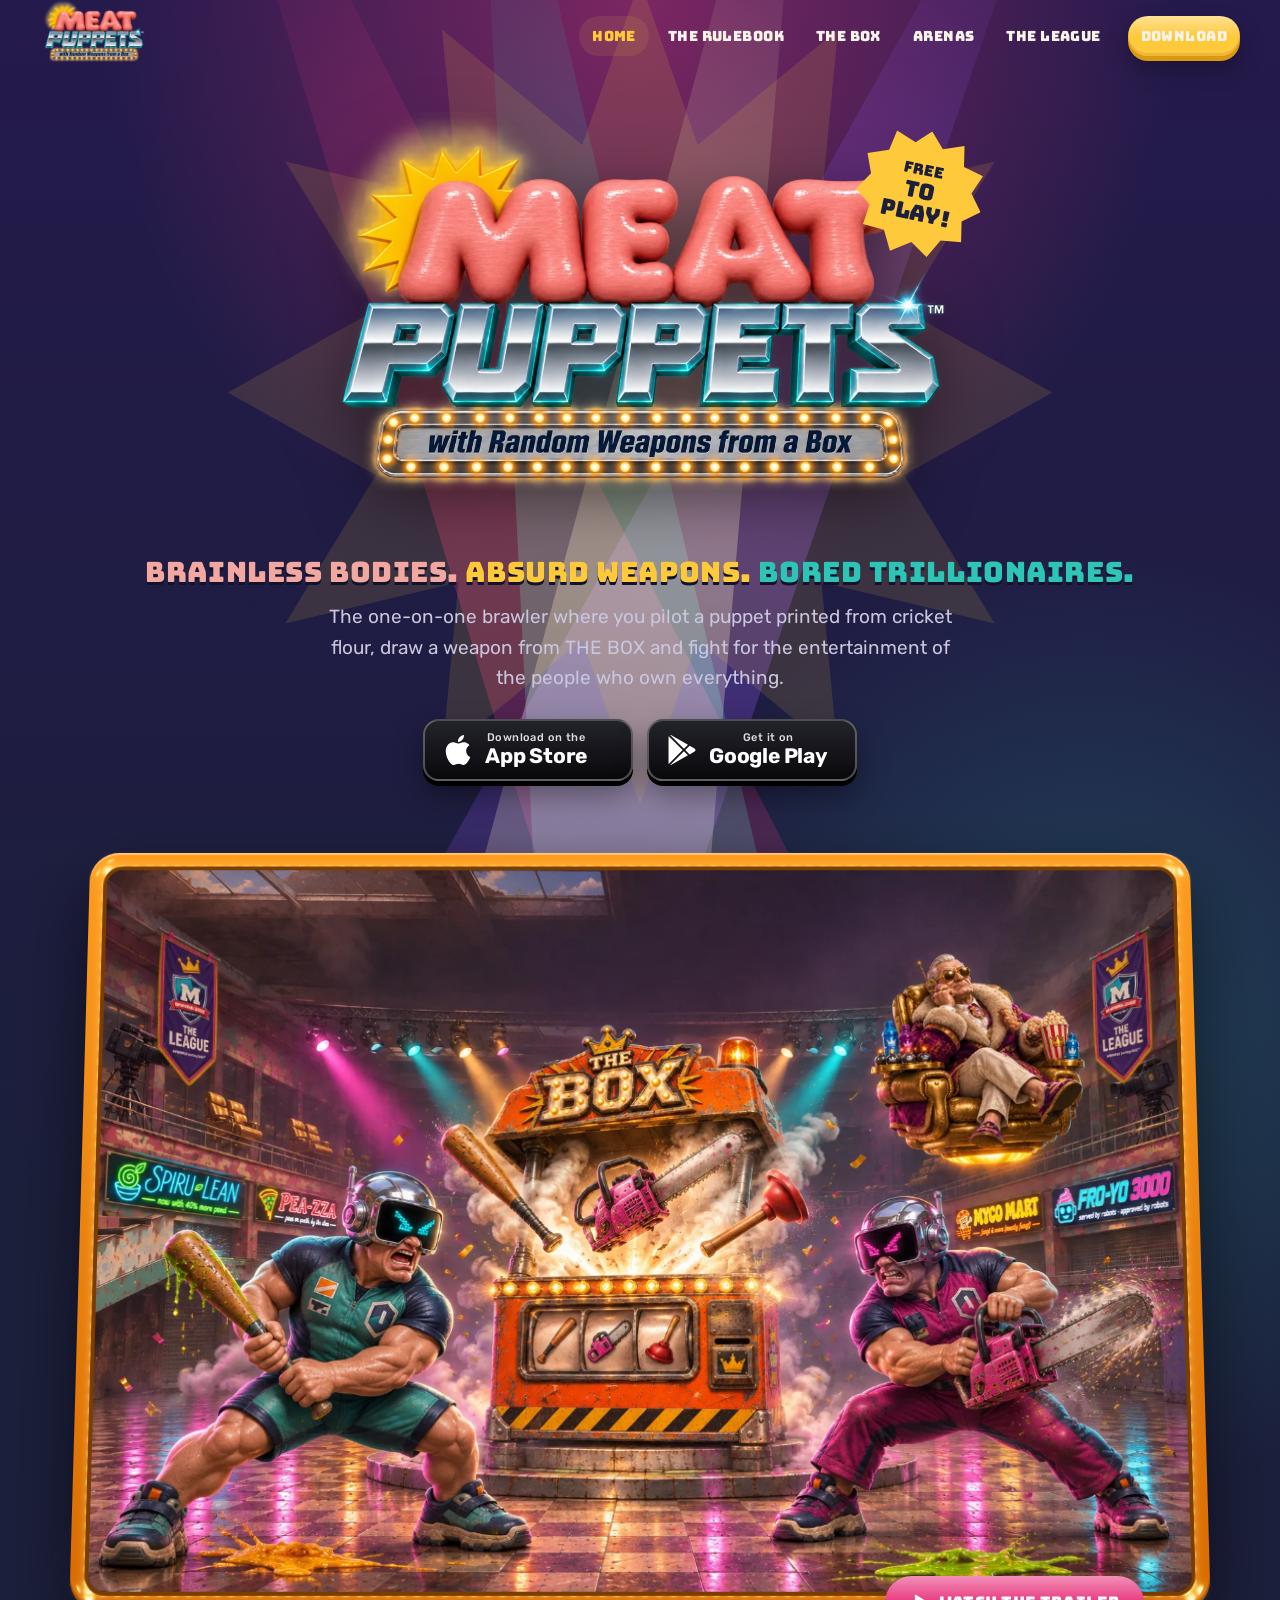
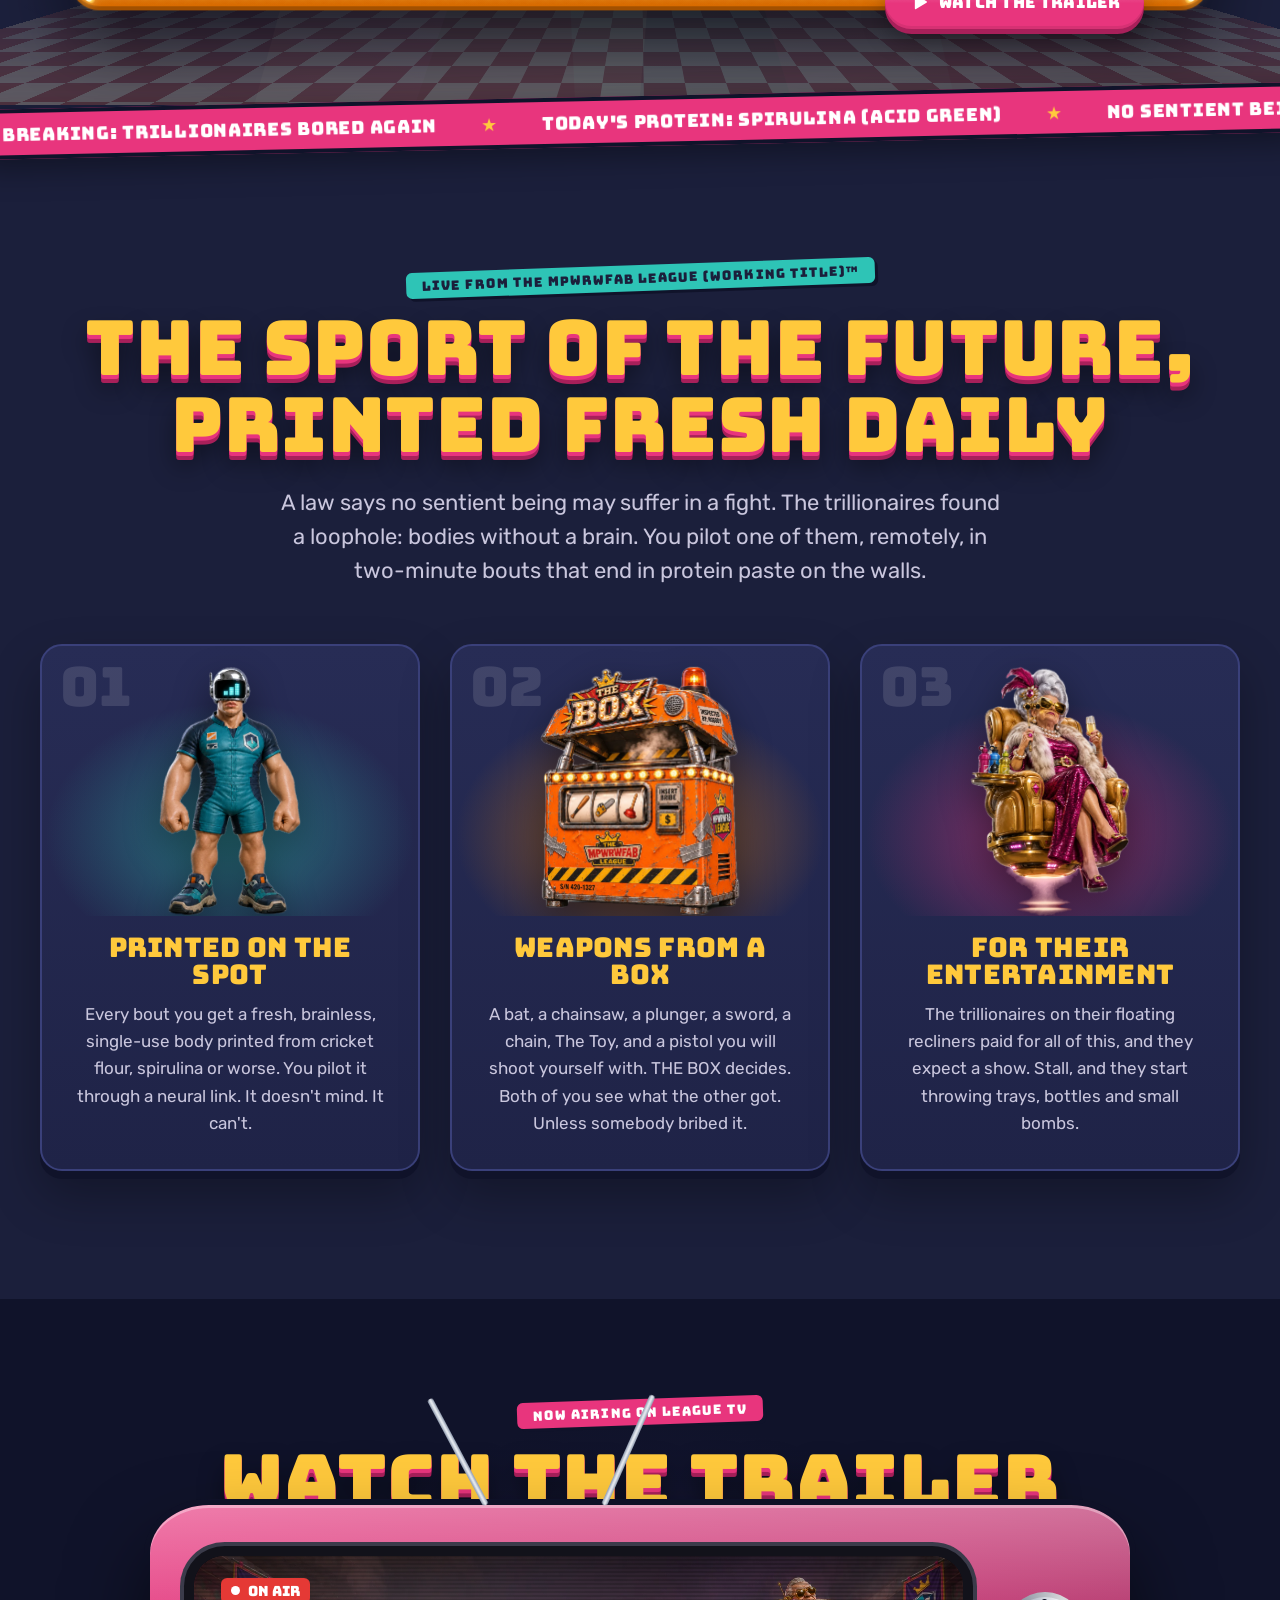
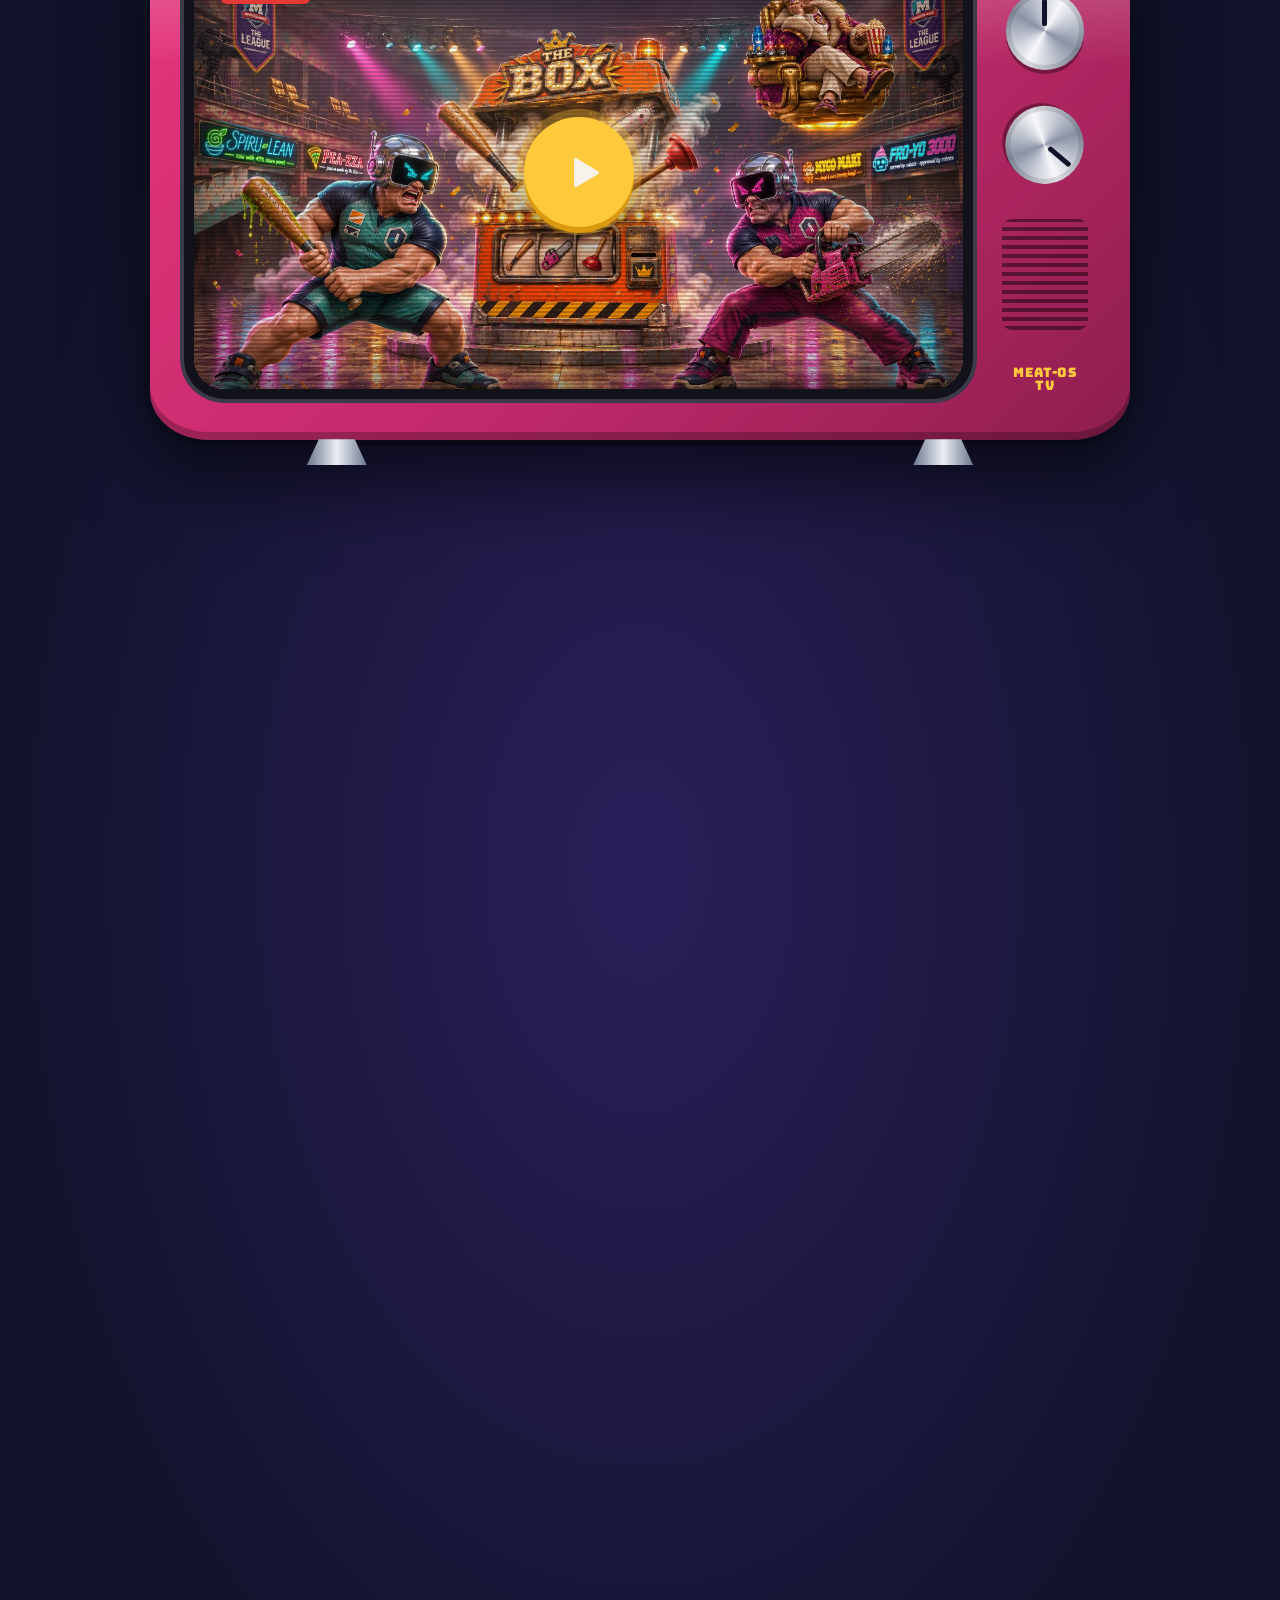
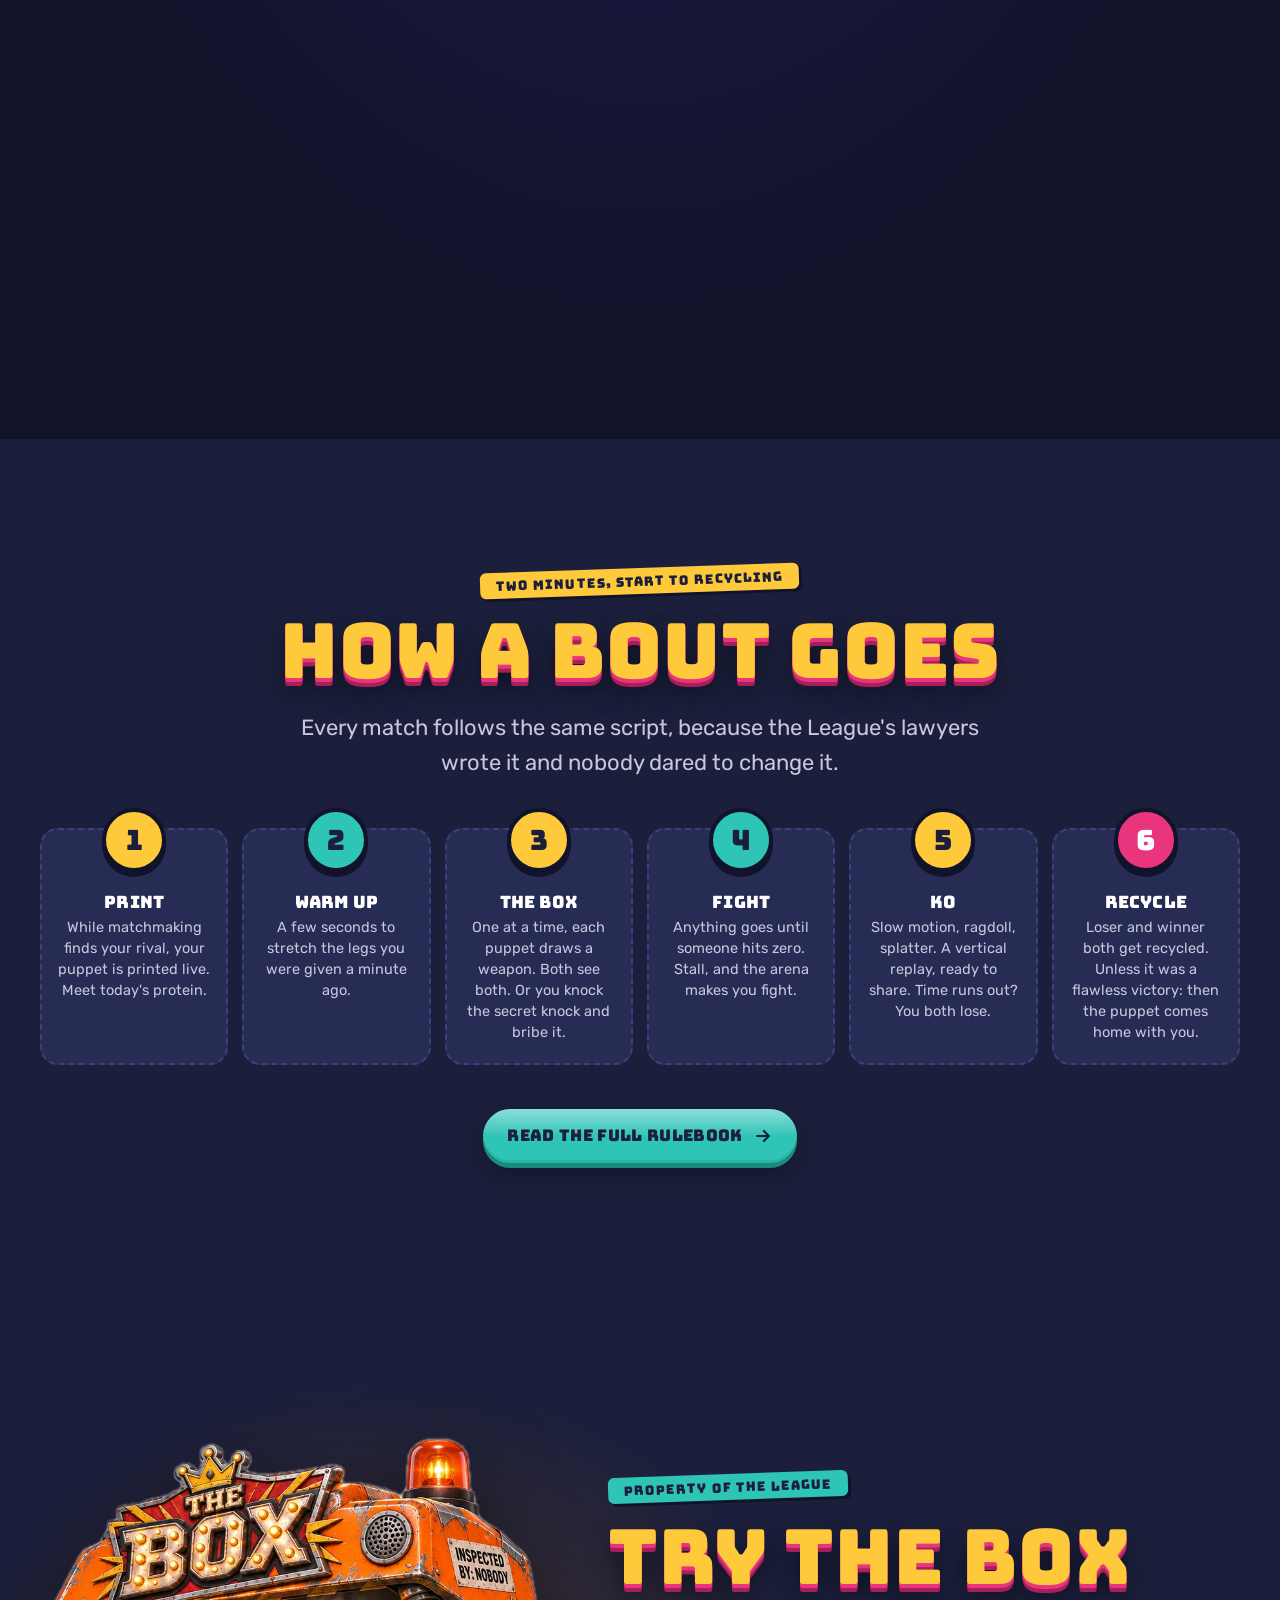
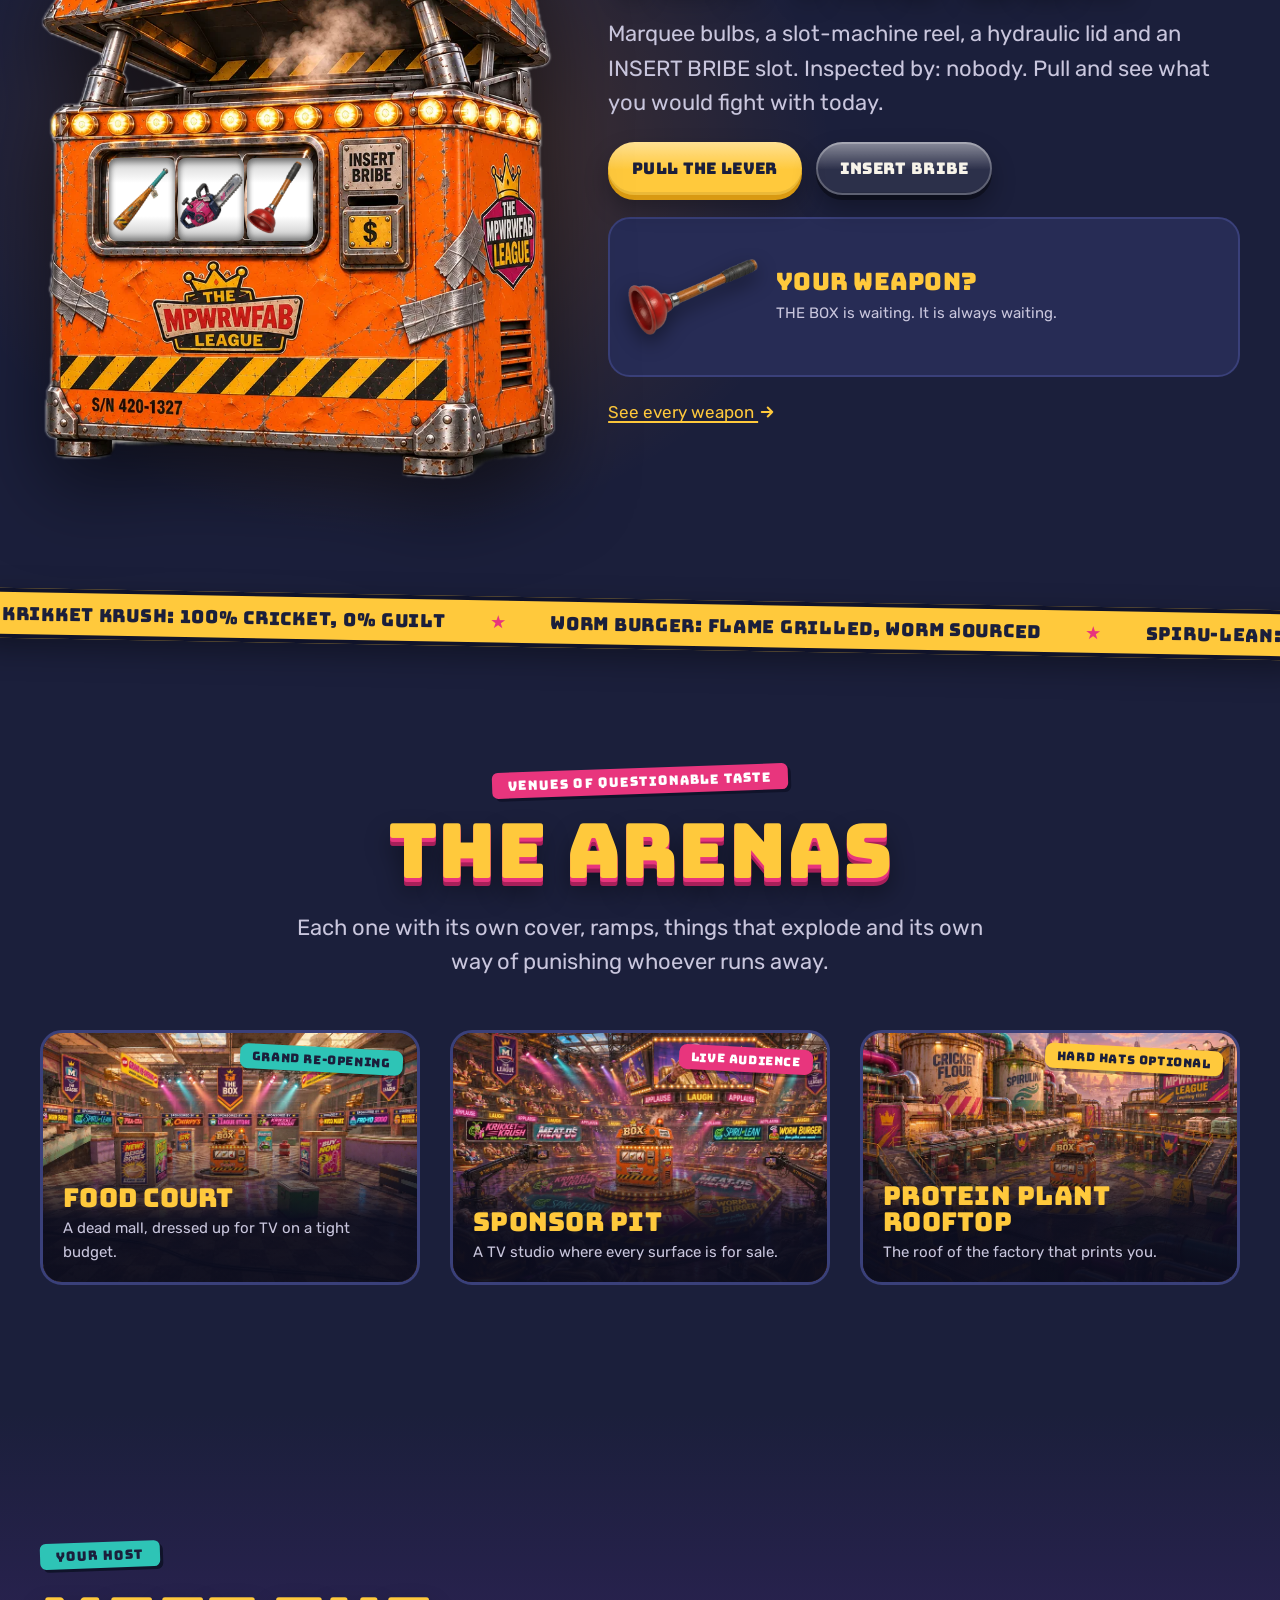
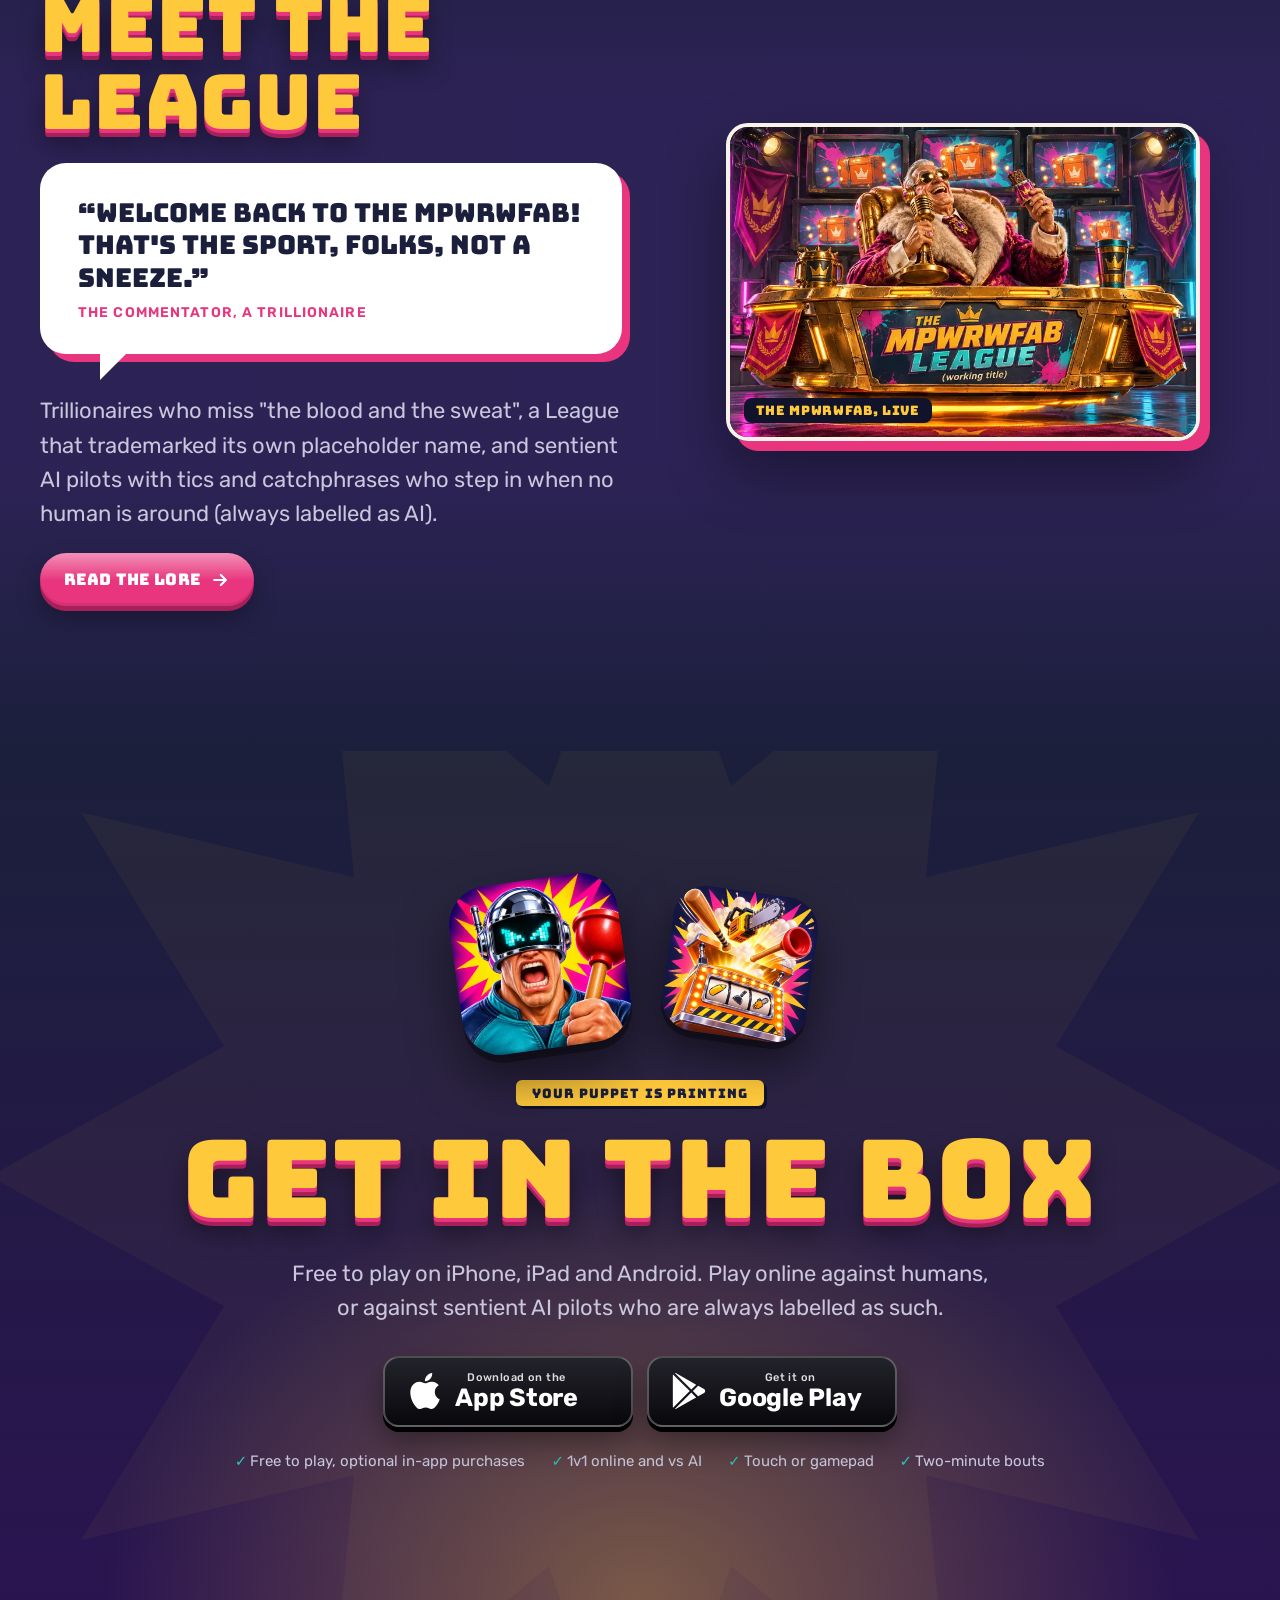
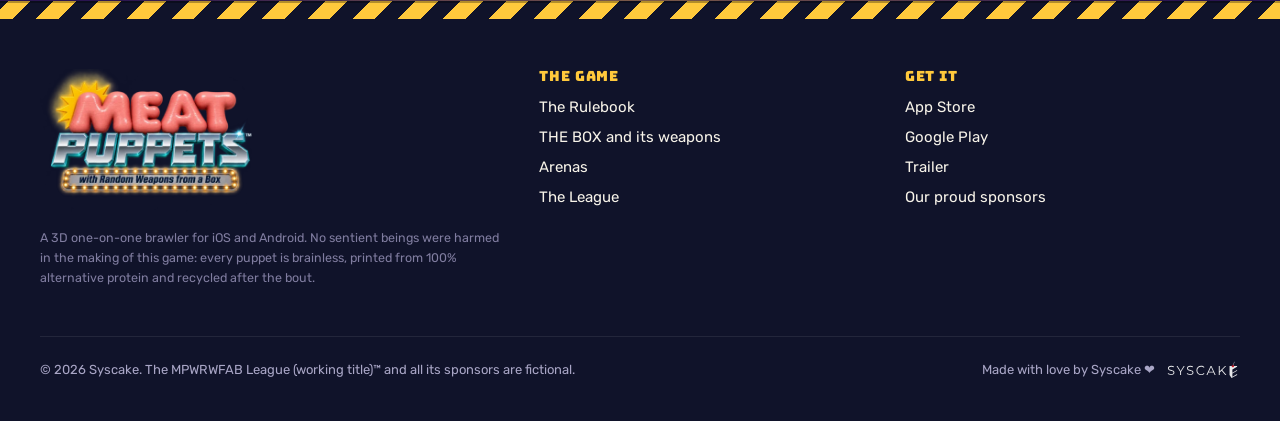
==== index.html @ b28a3f85 "Publish website from meat-puppets@9b2cb76" ====
<!doctype html>
<html lang="en">
<head>
  <meta charset="utf-8">
  <meta name="viewport" content="width=device-width, initial-scale=1">
  <title>Meat Puppets with Random Weapons from a Box</title>
  <meta name="description" content="The 1v1 mobile brawler for iOS and Android: pilot a brainless puppet printed from cricket flour, draw a weapon from THE BOX, and fight for the entertainment of bored trillionaires.">
  <meta name="theme-color" content="#1B1F3B">
  <link rel="canonical" href="https://meatpuppets.syscake.it/">
  <meta property="og:type" content="website">
  <meta property="og:site_name" content="Meat Puppets">
  <meta property="og:title" content="Meat Puppets with Random Weapons from a Box">
  <meta property="og:description" content="The 1v1 mobile brawler for iOS and Android: pilot a brainless puppet printed from cricket flour, draw a weapon from THE BOX, and fight for the entertainment of bored trillionaires.">
  <meta property="og:image" content="https://meatpuppets.syscake.it/assets/img/og-card.jpg">
  <meta property="og:url" content="https://meatpuppets.syscake.it/">
  <meta name="twitter:card" content="summary_large_image">
  <link rel="icon" type="image/png" sizes="32x32" href="assets/img/favicon-32.png">
  <link rel="icon" type="image/png" sizes="64x64" href="assets/img/favicon-64.png">
  <link rel="apple-touch-icon" href="assets/img/apple-touch-icon.png">
  <link rel="preload" href="assets/fonts/bungee-latin.woff2" as="font" type="font/woff2" crossorigin>
  <link rel="preload" href="assets/fonts/rubik-latin.woff2" as="font" type="font/woff2" crossorigin>
  <link rel="stylesheet" href="assets/css/site.css">
  <script>document.documentElement.classList.add("js");</script>
  <script src="assets/js/site.js" defer></script>
</head>
<body>
  <svg width="0" height="0" style="position:absolute" aria-hidden="true">
  <symbol id="i-apple" viewBox="0 0 24 24"><path fill="currentColor" d="M12.152 6.896c-.948 0-2.415-1.078-3.96-1.04-2.04.027-3.91 1.183-4.961 3.014-2.117 3.675-.546 9.103 1.519 12.09 1.013 1.454 2.208 3.09 3.792 3.039 1.52-.065 2.09-.987 3.935-.987 1.831 0 2.35.987 3.96.948 1.637-.026 2.676-1.48 3.676-2.948 1.156-1.688 1.636-3.325 1.662-3.415-.039-.013-3.182-1.221-3.22-4.857-.026-3.04 2.48-4.494 2.597-4.559-1.429-2.09-3.623-2.324-4.39-2.376-2-.156-3.675 1.09-4.61 1.09zM15.53 3.83c.843-1.012 1.4-2.427 1.245-3.83-1.207.052-2.662.805-3.532 1.818-.78.896-1.454 2.338-1.273 3.714 1.338.104 2.715-.688 3.559-1.701"/></symbol>
  <symbol id="i-play" viewBox="0 0 24 24"><path fill="currentColor" d="M22.018 13.298l-3.919 2.218-3.515-3.493 3.543-3.521 3.891 2.202a1.49 1.49 0 0 1 0 2.594zM1.337.924a1.486 1.486 0 0 0-.112.568v21.017c0 .217.045.419.124.6l11.155-11.087L1.337.924zm12.207 10.065l3.258-3.238L3.45.195a1.466 1.466 0 0 0-.946-.179l11.04 10.973zm0 2.067l-11 10.933c.298.036.612-.016.906-.183l13.324-7.54-3.23-3.21z"/></symbol>
  <symbol id="i-tri" viewBox="0 0 24 24"><path fill="currentColor" d="M7 4.5v15a1 1 0 0 0 1.5.86l12.5-7.5a1 1 0 0 0 0-1.72L8.5 3.64A1 1 0 0 0 7 4.5z"/></symbol>
  <symbol id="i-arrow" viewBox="0 0 24 24"><path fill="none" stroke="currentColor" stroke-width="2.6" stroke-linecap="round" stroke-linejoin="round" d="M5 12h14m-6-6 6 6-6 6"/></symbol>
</svg>
  <a class="skip-link" href="#main">Skip to content</a>
  <header class="site-header">
    <div class="container">
      <a class="brand-link" href="index.html" aria-label="Meat Puppets, home"><img width="480" height="320" src="assets/img/logo-small.webp" alt=""></a>
      <button class="nav-toggle" type="button" aria-expanded="false" aria-controls="nav" aria-label="Menu"><span></span></button>
      <nav class="nav" id="nav" aria-label="Main">
        <a href="index.html" aria-current="page">Home</a>
        <a href="rulebook.html">The Rulebook</a>
        <a href="the-box.html">The Box</a>
        <a href="arenas.html">Arenas</a>
        <a href="league.html">The League</a>
        <a class="btn btn--sm" href="index.html#download">Download</a>
      </nav>
    </div>
  </header>

  <main id="main">
    <!-- Hero: the show's title card on a stage, the key art on a marquee billboard -->
    <section class="hero" id="top" aria-labelledby="hero-title">
      <div class="beams" aria-hidden="true"><i></i><i></i><i></i><i></i></div>
      <div class="floor" aria-hidden="true"></div>
      <div class="goo-layer" aria-hidden="true"></div>
      <div class="container hero-stage">
        <div class="hero-logo-wrap">
          <div class="starburst" aria-hidden="true"></div>
          <h1 id="hero-title"><img width="1200" height="800" class="hero-logo" src="assets/img/logo.webp" alt="Meat Puppets with Random Weapons from a Box" fetchpriority="high"></h1>
          <div class="sticker" aria-hidden="true"><span>Free<em>to play!</em></span></div>
        </div>
        <p class="hero-tagline"><span>Brainless bodies.</span> <span>Absurd weapons.</span> <span>Bored trillionaires.</span></p>
        <p class="hero-sub">The one-on-one brawler where you pilot a puppet printed from cricket flour, draw a weapon from THE BOX and fight for the entertainment of the people who own everything.</p>
        <div class="store-buttons">
          <a class="store-btn" href="#download" data-store="apple"><svg aria-hidden="true"><use href="#i-apple"/></svg><span><small>Download on the</small><b>App Store</b></span></a>
          <a class="store-btn" href="#download" data-store="google"><svg aria-hidden="true"><use href="#i-play"/></svg><span><small>Get it on</small><b>Google Play</b></span></a>
        </div>
        <div class="hero-art">
          <div class="bulbs">
            <div class="bulbs-inner"><img width="1536" height="1024" src="assets/img/keyart-1600.webp" srcset="assets/img/keyart-800.webp 800w, assets/img/keyart-1600.webp 1600w" sizes="(max-width: 1160px) 92vw, 1120px" alt="Two meat puppets face off in the Food Court, one with a baseball bat and one with a chainsaw, while THE BOX bursts open and a trillionaire watches from a floating golden recliner"></div>
          </div>
          <a class="btn btn--magenta play-badge" href="#trailer"><svg aria-hidden="true"><use href="#i-tri"/></svg>Watch the trailer</a>
        </div>
      </div>
    </section>

    <div class="ticker" aria-hidden="true">
      <div class="ticker-track">
        <span>Breaking: trillionaires bored again</span><span>Today's protein: spirulina (acid green)</span><span>No sentient beings were harmed in this broadcast</span><span>THE BOX inspected by: nobody</span><span>Plunger suction now 12% suctionier</span><span>Caution: wet protein</span><span>Now open: the Sponsor Pit</span>
        <span>Breaking: trillionaires bored again</span><span>Today's protein: spirulina (acid green)</span><span>No sentient beings were harmed in this broadcast</span><span>THE BOX inspected by: nobody</span><span>Plunger suction now 12% suctionier</span><span>Caution: wet protein</span><span>Now open: the Sponsor Pit</span>
      </div>
    </div>

    <!-- What is this -->
    <section class="section" aria-labelledby="what-title">
      <div class="container">
        <div class="center reveal">
          <span class="kicker">Live from the MPWRWFAB League (working title)™</span>
          <h2 class="title-l" id="what-title">The sport of the future,<br>printed fresh daily</h2>
          <p class="lead">A law says no sentient being may suffer in a fight. The trillionaires found a loophole: bodies without a brain. You pilot one of them, remotely, in two-minute bouts that end in protein paste on the walls.</p>
        </div>
        <div class="grid grid-3" style="margin-top:56px">
          <article class="card pillar reveal" style="--glow: rgba(46,196,182,.5)">
            <span class="num" aria-hidden="true">01</span>
            <div class="pillar-art"><img width="700" height="1224" src="assets/img/puppet.webp" alt="A meat puppet in a teal jumpsuit and a chrome visor helmet" loading="lazy"></div>
            <h3>Printed on the spot</h3>
            <p>Every bout you get a fresh, brainless, single-use body printed from cricket flour, spirulina or worse. You pilot it through a neural link. It doesn't mind. It can't.</p>
          </article>
          <article class="card pillar reveal" data-delay="1" style="--glow: rgba(255,138,0,.55)">
            <span class="num" aria-hidden="true">02</span>
            <div class="pillar-art"><img width="802" height="1001" src="assets/img/thebox.webp" alt="THE BOX, an orange game-show crate with marquee bulbs and a slot-machine reel" loading="lazy"></div>
            <h3>Weapons from a Box</h3>
            <p>A bat, a chainsaw, a plunger, a sword, a chain, The Toy, and a pistol you will shoot yourself with. THE BOX decides. Both of you see what the other got. Unless somebody bribed it.</p>
          </article>
          <article class="card pillar reveal" data-delay="2" style="--glow: rgba(232,53,125,.55)">
            <span class="num" aria-hidden="true">03</span>
            <div class="pillar-art"><img width="700" height="1098" src="assets/img/trillionaire-her.webp" alt="An elderly trillionaire in sequins and fur on a floating golden recliner" loading="lazy"></div>
            <h3>For their entertainment</h3>
            <p>The trillionaires on their floating recliners paid for all of this, and they expect a show. Stall, and they start throwing trays, bottles and small bombs.</p>
          </article>
        </div>
      </div>
    </section>

    <!-- The trailer on League TV: the TV grows to full screen as you scroll (site.js). -->
    <section class="tv-section" id="trailer" aria-labelledby="tv-title">
      <div class="tv-sticky">
        <div class="tv-heading">
          <span class="kicker kicker--magenta">Now airing on League TV</span>
          <h2 class="title-l" id="tv-title">Watch the trailer</h2>
        </div>
        <div class="tv-wrap">
          <div class="tv">
            <div class="tv-screen">
              <span class="on-air">On air</span>
              <button class="play-btn" type="button" aria-label="Play the trailer"><svg aria-hidden="true"><use href="#i-tri"/></svg></button>
            </div>
            <div class="tv-panel" aria-hidden="true">
              <span class="tv-knob"></span><span class="tv-knob"></span>
              <span class="tv-grille"></span>
              <span class="tv-brand">MEAT-OS<br>TV</span>
            </div>
          </div>
          <div class="tv-feet" aria-hidden="true"><i></i><i></i></div>
        </div>
      </div>
    </section>

    <!-- A bout in six steps -->
    <section class="section" aria-labelledby="bout-title">
      <div class="container">
        <div class="center reveal">
          <span class="kicker kicker--yellow">Two minutes, start to recycling</span>
          <h2 class="title-l" id="bout-title">How a bout goes</h2>
          <p class="lead">Every match follows the same script, because the League's lawyers wrote it and nobody dared to change it.</p>
        </div>
        <ol class="steps">
          <li class="step reveal"><h3>Print</h3><p>While matchmaking finds your rival, your puppet is printed live. Meet today's protein.</p></li>
          <li class="step reveal" data-delay="1"><h3>Warm up</h3><p>A few seconds to stretch the legs you were given a minute ago.</p></li>
          <li class="step reveal" data-delay="2"><h3>THE BOX</h3><p>One at a time, each puppet draws a weapon. Both see both. Or you knock the secret knock and bribe it.</p></li>
          <li class="step reveal"><h3>Fight</h3><p>Anything goes until someone hits zero. Stall, and the arena makes you fight.</p></li>
          <li class="step reveal" data-delay="1"><h3>KO</h3><p>Slow motion, ragdoll, splatter. A vertical replay, ready to share. Time runs out? You both lose.</p></li>
          <li class="step reveal" data-delay="2"><h3>Recycle</h3><p>Loser and winner both get recycled. Unless it was a flawless victory: then the puppet comes home with you.</p></li>
        </ol>
        <p class="center reveal" style="margin-top:44px"><a class="btn btn--teal" href="rulebook.html">Read the full rulebook <svg aria-hidden="true"><use href="#i-arrow"/></svg></a></p>
      </div>
    </section>

    <!-- THE BOX slot machine -->
    <section class="section" style="background: radial-gradient(50% 60% at 30% 50%, rgba(255,138,0,.22), transparent 70%)" aria-labelledby="box-title">
      <div class="container slot" data-slot>
        <div class="slot-machine reveal">
          <img width="802" height="1001" class="box-img" src="assets/img/thebox.webp" alt="THE BOX" loading="lazy">
          <div class="reels" aria-hidden="true"><div class="reel"></div><div class="reel"></div><div class="reel"></div></div>
          <div class="goo-layer slot-fx" aria-hidden="true"></div>
        </div>
        <div class="slot-panel reveal" data-delay="1">
          <span class="kicker">Property of the League</span>
          <h2 class="title-l" id="box-title">Try THE BOX</h2>
          <p class="lead">Marquee bulbs, a slot-machine reel, a hydraulic lid and an INSERT BRIBE slot. Inspected by: nobody. Pull and see what you would fight with today.</p>
          <div class="slot-actions">
            <button class="btn" type="button" data-pull>Pull the lever</button>
            <button class="btn btn--ghost" type="button" data-bribe aria-expanded="false">Insert bribe</button>
          </div>
          <div class="bribe-menu" aria-label="Choose your weapon"></div>
          <div class="slot-result" aria-live="polite"><img width="800" height="469" src="assets/img/weapon-plunger.webp" alt="" loading="lazy"><div><h3>Your weapon?</h3><p>THE BOX is waiting. It is always waiting.</p></div></div>
          <p style="margin-top:22px"><a href="the-box.html">See every weapon <svg aria-hidden="true" style="display:inline;width:18px;height:18px;vertical-align:-3px"><use href="#i-arrow"/></svg></a></p>
        </div>
      </div>
    </section>

    <div class="ticker ticker--yellow" aria-hidden="true">
      <div class="ticker-track">
        <span>Krikket Krush: 100% cricket, 0% guilt</span><span>Worm Burger: flame grilled, worm sourced</span><span>Spiru-Lean: now with 40% more pond</span><span>Pea-zza: peas on earth, by the slice</span><span>Myco Mart: fungi and more (mostly fungi)</span><span>Fro-Yo 3000: served by robots, approved by robots</span>
        <span>Krikket Krush: 100% cricket, 0% guilt</span><span>Worm Burger: flame grilled, worm sourced</span><span>Spiru-Lean: now with 40% more pond</span><span>Pea-zza: peas on earth, by the slice</span><span>Myco Mart: fungi and more (mostly fungi)</span><span>Fro-Yo 3000: served by robots, approved by robots</span>
      </div>
    </div>

    <!-- Arenas -->
    <section class="section" aria-labelledby="arenas-title">
      <div class="container">
        <div class="center reveal">
          <span class="kicker kicker--magenta">Venues of questionable taste</span>
          <h2 class="title-l" id="arenas-title">The arenas</h2>
          <p class="lead">Each one with its own cover, ramps, things that explode and its own way of punishing whoever runs away.</p>
        </div>
        <div class="grid grid-3" style="margin-top:50px">
          <a class="arena-card reveal" href="arenas.html#food-court">
            <span class="badge">Grand re-opening</span>
            <img width="800" height="533" src="assets/img/arena-foodcourt-800.webp" alt="The Food Court arena: an abandoned mall food court dressed up as a TV show" loading="lazy">
            <div class="meta"><h3>Food Court</h3><p>A dead mall, dressed up for TV on a tight budget.</p></div>
          </a>
          <a class="arena-card reveal" data-delay="1" href="arenas.html#sponsor-pit">
            <span class="badge badge--magenta">Live audience</span>
            <img width="800" height="533" src="assets/img/arena-sponsorpit-800.webp" alt="The Sponsor Pit arena: a gaudy TV studio with stands full of trillionaires" loading="lazy">
            <div class="meta"><h3>Sponsor Pit</h3><p>A TV studio where every surface is for sale.</p></div>
          </a>
          <a class="arena-card reveal" data-delay="2" href="arenas.html#protein-plant">
            <span class="badge badge--yellow">Hard hats optional</span>
            <img width="800" height="533" src="assets/img/arena-proteinplant-800.webp" alt="The Protein Plant Rooftop arena: silos, pipes and conveyor belts at sunset" loading="lazy">
            <div class="meta"><h3>Protein Plant Rooftop</h3><p>The roof of the factory that prints you.</p></div>
          </a>
        </div>
      </div>
    </section>

    <!-- League teaser -->
    <section class="section" style="background: linear-gradient(180deg, transparent, rgba(77,42,134,.35) 30%, rgba(77,42,134,.35) 70%, transparent)" aria-labelledby="league-title">
      <div class="container split">
        <div class="reveal">
          <span class="kicker">Your host</span>
          <h2 class="title-l" id="league-title">Meet the League</h2>
          <div class="quote-box" style="margin:10px 0 40px">
            <q>Welcome back to the MPWRWFAB! That's the sport, folks, not a sneeze.</q>
            <cite>The commentator, a trillionaire</cite>
          </div>
          <p class="lead">Trillionaires who miss "the blood and the sweat", a League that trademarked its own placeholder name, and sentient AI pilots with tics and catchphrases who step in when no human is around (always labelled as AI).</p>
          <p><a class="btn btn--magenta" href="league.html">Read the lore <svg aria-hidden="true"><use href="#i-arrow"/></svg></a></p>
        </div>
        <figure class="framed reveal" data-delay="1">
          <img width="800" height="533" src="assets/img/commentator-800.webp" srcset="assets/img/commentator-800.webp 800w, assets/img/commentator-1600.webp 1600w" sizes="(max-width: 880px) 92vw, 560px" alt="The trillionaire commentator laughing behind a golden desk with a gold microphone" loading="lazy">
          <figcaption>The MPWRWFAB, live</figcaption>
        </figure>
      </div>
    </section>

    <!-- Download -->
    <section class="section download" id="download" aria-labelledby="download-title">
      <div class="starburst" aria-hidden="true"></div>
      <div class="container">
        <div class="app-icons reveal">
          <img width="512" height="512" src="assets/img/icon-face.webp" alt="The Meat Puppets app icon: a puppet yelling, holding a plunger" loading="lazy">
          <img width="512" height="512" src="assets/img/icon-box.webp" alt="" loading="lazy">
        </div>
        <span class="kicker kicker--yellow reveal">Your puppet is printing</span>
        <h2 class="title-xl reveal" id="download-title">Get in the box</h2>
        <p class="lead reveal" style="margin-top:22px">Free to play on iPhone, iPad and Android. Play online against humans, or against sentient AI pilots who are always labelled as such.</p>
        <div class="store-buttons">
          <a class="store-btn store-btn--big" href="#download" data-store="apple"><svg aria-hidden="true"><use href="#i-apple"/></svg><span><small>Download on the</small><b>App Store</b></span></a>
          <a class="store-btn store-btn--big" href="#download" data-store="google"><svg aria-hidden="true"><use href="#i-play"/></svg><span><small>Get it on</small><b>Google Play</b></span></a>
        </div>
        <ul class="download-facts">
          <li>Free to play, optional in-app purchases</li>
          <li>1v1 online and vs AI</li>
          <li>Touch or gamepad</li>
          <li>Two-minute bouts</li>
        </ul>
      </div>
    </section>
  </main>

  <footer class="site-footer">
    <div class="hazard" aria-hidden="true"></div>
    <div class="container">
      <div class="footer-grid">
        <div>
          <img width="480" height="320" class="footer-logo" src="assets/img/logo-small.webp" alt="Meat Puppets with Random Weapons from a Box" loading="lazy">
          <p class="disclaimer">A 3D one-on-one brawler for iOS and Android. No sentient beings were harmed in the making of this game: every puppet is brainless, printed from 100% alternative protein and recycled after the bout.</p>
        </div>
        <div>
          <h4>The game</h4>
          <ul>
            <li><a href="rulebook.html">The Rulebook</a></li>
            <li><a href="the-box.html">THE BOX and its weapons</a></li>
            <li><a href="arenas.html">Arenas</a></li>
            <li><a href="league.html">The League</a></li>
          </ul>
        </div>
        <div>
          <h4>Get it</h4>
          <ul>
            <li><a href="index.html#download" data-store="apple">App Store</a></li>
            <li><a href="index.html#download" data-store="google">Google Play</a></li>
            <li><a href="index.html#trailer">Trailer</a></li>
            <li><a href="league.html#sponsors">Our proud sponsors</a></li>
          </ul>
        </div>
      </div>
      <div class="footer-bottom">
        <span>© <span data-year>2026</span> Syscake. The MPWRWFAB League (working title)™ and all its sponsors are fictional.</span>
        <a class="made-by" href="https://www.syscake.it/" target="_blank" rel="noopener noreferrer" aria-label="Made with love by Syscake. Visit the Syscake website."><span>Made with love by Syscake ❤️</span><img src="assets/img/syscake-logo-white.svg" alt="Syscake" width="75" height="22"></a>
      </div>
    </div>
  </footer>
</body>
</html>
---- assets/css/site.css ----
/* Meat Puppets with Random Weapons from a Box: website styles.
   Plain CSS, no framework. Palette and fonts follow docs/design/ART_DIRECTION.md §4.1 and docs/design/BRAND.md §7. */

@font-face {
  font-family: "Bungee";
  src: url("../fonts/bungee-latin.woff2") format("woff2");
  font-weight: 400;
  font-display: swap;
}
@font-face {
  font-family: "Rubik";
  src: url("../fonts/rubik-latin.woff2") format("woff2");
  font-weight: 300 900;
  font-display: swap;
}

:root {
  --navy: #1b1f3b;
  --navy-deep: #10132a;
  --navy-hi: #272c55;
  --navy-line: #3a407a;
  --magenta: #e8357d;
  --magenta-deep: #a8205a;
  --teal: #2ec4b6;
  --teal-deep: #1a8a80;
  --yellow: #ffc93c;
  --yellow-deep: #d99a12;
  --orange: #ff8a00;
  --purple: #4d2a86;
  --off-white: #f7f3e9;
  --meat: #f2a7a0;
  --danger: #e53935;
  --ink-soft: #c9c6dd;
  --display: "Bungee", "Rubik", Impact, sans-serif;
  --body: "Rubik", system-ui, -apple-system, "Segoe UI", sans-serif;
  --radius: 22px;
  --gutter: clamp(16px, 4vw, 40px);
  --max: 1220px;
  --header-h: 72px;
  --shadow-pop: 0 6px 0 rgba(0, 0, 0, 0.35), 0 18px 40px rgba(0, 0, 0, 0.35);
  --ease-bounce: cubic-bezier(0.34, 1.56, 0.64, 1);
  color-scheme: dark;
}

*, *::before, *::after { box-sizing: border-box; }
html { scroll-behavior: smooth; -webkit-text-size-adjust: 100%; overflow-x: clip; }
body {
  margin: 0;
  min-height: 100vh;
  background: var(--navy);
  color: var(--off-white);
  font: 400 17px/1.6 var(--body);
  overflow-x: clip;
  -webkit-font-smoothing: antialiased;
}
img, svg, video { display: block; max-width: 100%; }
img { height: auto; }
a { color: var(--yellow); text-decoration-thickness: 2px; text-underline-offset: 3px; }
a:hover { color: #fff; }
button { font: inherit; color: inherit; cursor: pointer; }
p { margin: 0 0 1em; }
h1, h2, h3, h4 { margin: 0; font-family: var(--display); font-weight: 400; line-height: 1.02; letter-spacing: 0.01em; text-transform: uppercase; }
strong { font-weight: 700; }
::selection { background: var(--magenta); color: #fff; }
:focus-visible { outline: 3px solid var(--yellow); outline-offset: 3px; border-radius: 6px; }

.skip-link {
  position: absolute; left: 12px; top: -60px; z-index: 200;
  background: var(--yellow); color: var(--navy); padding: 10px 16px; border-radius: 10px; font-weight: 700;
}
.skip-link:focus { top: 12px; }
.sr-only { position: absolute; width: 1px; height: 1px; padding: 0; margin: -1px; overflow: hidden; clip: rect(0 0 0 0); white-space: nowrap; border: 0; }

.container { width: min(var(--max), 100% - 2 * var(--gutter)); margin-inline: auto; }
.section { position: relative; padding: clamp(72px, 10vw, 140px) 0; }
.section--tight { padding: clamp(48px, 7vw, 90px) 0; }
.center { text-align: center; }

/* ---------- Header ---------------------------------------------------------------------------------------------- */
.site-header {
  position: fixed; inset: 0 0 auto; z-index: 100; height: var(--header-h);
  display: flex; align-items: center;
}
/* The bar's background and blur live on a pseudo-element: a backdrop-filter on the header itself would make it the
   containing block of the fixed full-screen mobile menu, which then shrinks to the bar once the page is scrolled. */
.site-header::before {
  content: ""; position: absolute; inset: 0; z-index: -2; pointer-events: none; opacity: 0;
  background: rgba(16, 19, 42, 0.92);
  backdrop-filter: blur(10px); -webkit-backdrop-filter: blur(10px);
  box-shadow: 0 1px 0 rgba(255, 255, 255, 0.06), 0 10px 30px rgba(0, 0, 0, 0.25);
  transition: opacity 0.25s;
}
.site-header.is-scrolled::before, .site-header.is-solid::before { opacity: 1; }
.site-header .container { display: flex; align-items: center; gap: 20px; }
.brand-link { display: block; flex: none; width: 108px; transition: transform 0.3s var(--ease-bounce); }
.brand-link:hover { transform: rotate(-3deg) scale(1.05); }
.nav { margin-left: auto; display: flex; align-items: center; gap: 6px; }
.nav a {
  font-family: var(--display); font-size: 14px; letter-spacing: 0.03em; text-decoration: none; color: var(--off-white);
  padding: 9px 13px; border-radius: 999px; transition: background 0.2s, color 0.2s;
}
.nav a:hover { background: rgba(255, 255, 255, 0.08); color: var(--yellow); }
.nav a[aria-current="page"] { color: var(--yellow); background: rgba(255, 201, 60, 0.1); }
.nav .btn { margin-left: 8px; }
.nav-toggle {
  display: none; margin-left: auto; width: 48px; height: 48px; border: 0; border-radius: 14px;
  background: var(--magenta); box-shadow: 0 4px 0 var(--magenta-deep);
}
.nav-toggle span, .nav-toggle span::before, .nav-toggle span::after {
  display: block; width: 22px; height: 3px; border-radius: 3px; background: #fff; margin: auto; position: relative; transition: transform 0.25s, opacity 0.25s;
}
.nav-toggle span::before, .nav-toggle span::after { content: ""; position: absolute; left: 0; }
.nav-toggle span::before { top: -7px; }
.nav-toggle span::after { top: 7px; }
.nav-open .nav-toggle span { background: transparent; }
.nav-open .nav-toggle span::before { transform: translateY(7px) rotate(45deg); }
.nav-open .nav-toggle span::after { transform: translateY(-7px) rotate(-45deg); }

@media (max-width: 920px) {
  .nav-toggle { display: block; }
  .nav {
    position: fixed; inset: 0; z-index: -1; flex-direction: column; justify-content: center; gap: 10px;
    background:
      repeating-conic-gradient(from 0deg at 50% 40%, rgba(232, 53, 125, 0.16) 0 10deg, transparent 10deg 20deg),
      var(--navy-deep);
    opacity: 0; visibility: hidden; transition: opacity 0.25s, visibility 0.25s;
  }
  .nav a { font-size: 26px; padding: 12px 22px; }
  .nav .btn { margin: 14px 0 0; font-size: 20px; }
  .nav-open .nav { opacity: 1; visibility: visible; }
  .nav-open { overflow: hidden; }
}

/* ---------- Buttons ---------------------------------------------------------------------------------------------- */
.btn {
  --btn-bg: var(--yellow); --btn-edge: var(--yellow-deep); --btn-fg: var(--navy);
  display: inline-flex; align-items: center; justify-content: center; gap: 10px;
  font-family: var(--display); font-size: 16px; letter-spacing: 0.02em; text-transform: uppercase; text-decoration: none;
  color: var(--btn-fg); padding: 14px 24px; border: 0; border-radius: 999px;
  background: linear-gradient(180deg, rgba(255, 255, 255, 0.45), rgba(255, 255, 255, 0) 52%), var(--btn-bg);
  box-shadow: 0 5px 0 var(--btn-edge), 0 12px 24px rgba(0, 0, 0, 0.3), inset 0 -3px 0 rgba(0, 0, 0, 0.08);
  transition: transform 0.15s, box-shadow 0.15s, filter 0.2s;
}
.btn:hover { color: var(--btn-fg); transform: translateY(-2px); filter: brightness(1.06); box-shadow: 0 7px 0 var(--btn-edge), 0 16px 30px rgba(0, 0, 0, 0.32); }
.btn:active { transform: translateY(4px); box-shadow: 0 1px 0 var(--btn-edge), 0 6px 12px rgba(0, 0, 0, 0.3); }
.btn--sm { padding: 10px 18px; font-size: 14px; }
.btn--magenta { --btn-bg: var(--magenta); --btn-edge: var(--magenta-deep); --btn-fg: #fff; }
.btn--teal { --btn-bg: var(--teal); --btn-edge: var(--teal-deep); --btn-fg: var(--navy); }
.btn--ghost { --btn-bg: rgba(255, 255, 255, 0.08); --btn-edge: rgba(0, 0, 0, 0.35); --btn-fg: var(--off-white); outline: 2px solid rgba(255, 255, 255, 0.25); outline-offset: -2px; }
.btn svg { width: 20px; height: 20px; flex: none; }

.store-buttons { display: flex; flex-wrap: wrap; gap: 14px; justify-content: center; }
.store-btn {
  position: relative; display: inline-flex; align-items: center; gap: 12px; min-width: 210px;
  padding: 11px 22px 11px 18px; border-radius: 16px; text-decoration: none; color: #fff;
  background: linear-gradient(180deg, #23232b, #08080c); border: 2px solid rgba(255, 255, 255, 0.28);
  box-shadow: 0 5px 0 #000, 0 14px 30px rgba(0, 0, 0, 0.4);
  transition: transform 0.15s, box-shadow 0.15s, border-color 0.2s;
}
.store-btn:hover { color: #fff; transform: translateY(-3px) rotate(-1deg); border-color: var(--yellow); box-shadow: 0 8px 0 #000, 0 18px 34px rgba(0, 0, 0, 0.45); }
.store-btn:active { transform: translateY(4px); box-shadow: 0 1px 0 #000; }
.store-btn svg { width: 30px; height: 30px; flex: none; }
.store-btn small { display: block; font: 500 11px/1.1 var(--body); letter-spacing: 0.04em; opacity: 0.85; }
.store-btn b { display: block; font: 700 21px/1.1 var(--body); letter-spacing: -0.01em; }
.store-btn--big { min-width: 250px; padding: 14px 28px 14px 22px; }
.store-btn--big svg { width: 36px; height: 36px; }
.store-btn--big b { font-size: 25px; }

/* ---------- Typography helpers ------------------------------------------------------------------------------------ */
.kicker {
  display: inline-block; margin-bottom: 18px; padding: 7px 16px 6px;
  font: 400 13px/1 var(--display); letter-spacing: 0.08em; color: var(--navy);
  background: var(--teal); border-radius: 6px; transform: rotate(-2deg);
  box-shadow: 3px 3px 0 var(--navy-deep);
}
.kicker--magenta { background: var(--magenta); color: #fff; }
.kicker--yellow { background: var(--yellow); }
.title-xl, .title-l, .title-m {
  color: var(--yellow);
  text-shadow: 0 2px 0 var(--magenta), 0 4px 0 var(--magenta), 0 6px 0 var(--magenta-deep), 0 8px 0 var(--magenta-deep), 0 14px 26px rgba(0, 0, 0, 0.45);
}
.title-xl { font-size: clamp(42px, 8.5vw, 112px); }
.title-l { font-size: clamp(36px, 6vw, 76px); margin-bottom: 22px; }
.title-m { font-size: clamp(26px, 3.4vw, 40px); margin-bottom: 14px; text-shadow: 0 2px 0 var(--magenta), 0 4px 0 var(--magenta-deep), 0 10px 20px rgba(0, 0, 0, 0.4); }
.title-chrome {
  background: linear-gradient(180deg, #ffffff 0%, #dfe7f1 38%, #7d8aa3 50%, #f1f5fa 58%, #a9b6c8 100%);
  -webkit-background-clip: text; background-clip: text; color: transparent;
  filter: drop-shadow(0 2px 0 var(--teal)) drop-shadow(0 6px 0 var(--navy-deep));
  text-shadow: none;
}
.lead { font-size: clamp(18px, 2vw, 22px); line-height: 1.55; color: var(--ink-soft); max-width: 720px; }
.center .lead { margin-inline: auto; }
.fine { font-size: 13px; color: #9a97b8; }
.hl-magenta { color: var(--magenta); }
.hl-teal { color: var(--teal); }
.hl-yellow { color: var(--yellow); }

/* ---------- Decorations ------------------------------------------------------------------------------------------- */
.starburst {
  --size: 300px; --c: var(--yellow);
  position: absolute; width: var(--size); aspect-ratio: 1; pointer-events: none;
  background: var(--c);
  clip-path: polygon(50% 0%, 57% 20%, 74% 6%, 72% 27%, 93% 22%, 82% 40%, 100% 50%, 82% 60%, 93% 78%, 72% 73%, 74% 94%, 57% 80%, 50% 100%, 43% 80%, 26% 94%, 28% 73%, 7% 78%, 18% 60%, 0% 50%, 18% 40%, 7% 22%, 28% 27%, 26% 6%, 43% 20%);
  animation: spin 40s linear infinite;
}
@keyframes spin { to { transform: rotate(360deg); } }

.sticker {
  position: absolute; z-index: 3; display: grid; place-items: center; text-align: center;
  width: 128px; aspect-ratio: 1; padding: 18px;
  font: 400 15px/1.05 var(--display); color: var(--navy);
  background: var(--yellow);
  clip-path: polygon(50% 0%, 61% 12%, 77% 6%, 80% 22%, 96% 26%, 90% 41%, 100% 54%, 87% 64%, 90% 80%, 74% 82%, 66% 97%, 52% 88%, 37% 98%, 29% 83%, 12% 82%, 14% 66%, 1% 56%, 10% 42%, 4% 27%, 20% 21%, 23% 5%, 39% 11%);
  transform: rotate(12deg);
  animation: wobble 3.2s ease-in-out infinite;
}
.sticker em { display: block; font-style: normal; font-size: 22px; }
@keyframes wobble { 0%, 100% { transform: rotate(12deg) scale(1); } 50% { transform: rotate(6deg) scale(1.06); } }

.tape {
  display: inline-block; padding: 6px 22px; font: 600 14px/1.3 var(--body); color: #4a3b1d;
  background: rgba(235, 214, 160, 0.92);
  clip-path: polygon(0 8%, 3% 0, 6% 10%, 9% 2%, 12% 9%, 100% 0, 97% 12%, 100% 25%, 97% 40%, 100% 55%, 97% 70%, 100% 85%, 97% 100%, 0 100%, 3% 85%, 0 70%, 3% 55%, 0 40%, 3% 25%);
  transform: rotate(-1.5deg);
}

.hazard {
  height: 18px;
  background: repeating-linear-gradient(-45deg, var(--yellow) 0 16px, var(--navy-deep) 16px 32px);
  box-shadow: 0 2px 0 rgba(0, 0, 0, 0.3) inset;
}

/* Marquee bulbs: a frame of glowing bulbs that chase. */
.bulbs { position: relative; padding: 18px; border-radius: 30px; background: linear-gradient(180deg, #ff9d1f, #d86a00); box-shadow: inset 0 2px 0 rgba(255, 255, 255, 0.4), inset 0 -4px 0 rgba(0, 0, 0, 0.25), 0 30px 70px rgba(0, 0, 0, 0.55); }
.bulbs::before, .bulbs::after {
  content: ""; position: absolute; inset: 5px; border-radius: 26px; pointer-events: none;
  background:
    radial-gradient(circle, #fff7d6 0 3px, #ffd75a 4px, rgba(255, 201, 60, 0) 7px) 0 0 / 28px 28px repeat-x,
    radial-gradient(circle, #fff7d6 0 3px, #ffd75a 4px, rgba(255, 201, 60, 0) 7px) 0 100% / 28px 28px repeat-x,
    radial-gradient(circle, #fff7d6 0 3px, #ffd75a 4px, rgba(255, 201, 60, 0) 7px) 0 0 / 28px 28px repeat-y,
    radial-gradient(circle, #fff7d6 0 3px, #ffd75a 4px, rgba(255, 201, 60, 0) 7px) 100% 0 / 28px 28px repeat-y;
  filter: drop-shadow(0 0 4px rgba(255, 220, 120, 0.9));
}
.bulbs::after { background-position: 14px 0, 14px 100%, 0 14px, 100% 14px; animation: bulbs 0.9s steps(1) infinite; }
.bulbs::before { animation: bulbs 0.9s steps(1) infinite reverse; }
@keyframes bulbs { 0% { opacity: 1; } 50% { opacity: 0.18; } }
.bulbs > .bulbs-inner { position: relative; z-index: 1; border-radius: 16px; overflow: hidden; background: var(--navy-deep); box-shadow: 0 0 0 4px #7a3d00, inset 0 0 40px rgba(0, 0, 0, 0.6); }

/* Ticker */
.ticker {
  position: relative; z-index: 5; overflow: hidden; white-space: nowrap;
  background: var(--magenta); color: #fff; border-block: 4px solid var(--navy-deep);
  transform: rotate(-1.2deg); margin: -10px -20px; box-shadow: 0 10px 30px rgba(0, 0, 0, 0.35);
}
.ticker--yellow { background: var(--yellow); color: var(--navy); transform: rotate(1deg); }
.ticker-track { display: inline-flex; animation: ticker 40s linear infinite; padding: 13px 0 11px; }
.ticker-track span { font: 400 18px/1 var(--display); letter-spacing: 0.04em; padding: 0 22px; }
.ticker-track span::after { content: "★"; margin-left: 44px; color: var(--yellow); }
.ticker--yellow .ticker-track span::after { color: var(--magenta); }
@keyframes ticker { to { transform: translateX(-50%); } }

/* Food-court checker floor in perspective. */
.floor {
  position: absolute; left: -20%; right: -20%; bottom: 0; height: 46%; pointer-events: none; z-index: 0;
  background: repeating-conic-gradient(#e9d4b4 0 25%, #b85a4a 0 50%) 0 0 / 90px 90px;
  transform: perspective(500px) rotateX(62deg); transform-origin: 50% 100%;
  mask-image: linear-gradient(to top, rgba(0, 0, 0, 0.55), transparent 85%);
  -webkit-mask-image: linear-gradient(to top, rgba(0, 0, 0, 0.55), transparent 85%);
  opacity: 0.6;
}

/* Spotlight beams. */
.beams { position: absolute; inset: 0; overflow: hidden; pointer-events: none; z-index: 0; }
.beams i {
  position: absolute; top: -10%; width: 34vw; max-width: 520px; height: 130%; transform-origin: 50% 0;
  background: linear-gradient(180deg, rgba(255, 255, 255, 0.0), var(--beam) 30%, transparent 92%);
  clip-path: polygon(46% 0, 54% 0, 100% 100%, 0 100%);
  opacity: 0.32; mix-blend-mode: screen; animation: sweep 7s ease-in-out infinite alternate;
}
.beams i:nth-child(1) { --beam: var(--magenta); left: 2%; transform: rotate(-22deg); }
.beams i:nth-child(2) { --beam: var(--teal); left: 22%; transform: rotate(-8deg); animation-delay: -2s; }
.beams i:nth-child(3) { --beam: #fff4c9; right: 22%; transform: rotate(10deg); animation-delay: -4s; }
.beams i:nth-child(4) { --beam: #9a5cff; right: 2%; transform: rotate(24deg); animation-delay: -1s; }
@keyframes sweep { from { rotate: -9deg; } to { rotate: 9deg; } }

/* Scroll reveal */
.js .reveal { opacity: 0; transform: translateY(40px) scale(0.98); transition: opacity 0.7s ease, transform 0.8s var(--ease-bounce); }
.js .reveal.is-in { opacity: 1; transform: none; }
.js .reveal[data-delay="1"] { transition-delay: 0.1s; }
.js .reveal[data-delay="2"] { transition-delay: 0.2s; }
.js .reveal[data-delay="3"] { transition-delay: 0.3s; }

/* ---------- Hero (home) ------------------------------------------------------------------------------------------- */
.hero {
  position: relative; overflow: hidden; isolation: isolate;
  padding: calc(var(--header-h) + clamp(18px, 4vw, 40px)) 0 clamp(60px, 8vw, 110px);
  background:
    radial-gradient(60% 50% at 50% 0%, rgba(232, 53, 125, 0.45), transparent 70%),
    radial-gradient(50% 40% at 85% 60%, rgba(46, 196, 182, 0.22), transparent 70%),
    linear-gradient(180deg, #241a4c 0%, var(--navy) 70%);
}
.hero-stage { position: relative; z-index: 2; text-align: center; }
.hero-logo-wrap { position: relative; width: min(660px, 92vw); margin: 0 auto; }
.hero-logo-wrap .starburst { --size: 125%; left: -12.5%; top: -30%; opacity: 0.13; z-index: -1; }
.hero-logo { width: 100%; filter: drop-shadow(0 18px 30px rgba(0, 0, 0, 0.5)); animation: logo-in 1s var(--ease-bounce) both; }
@keyframes logo-in { from { opacity: 0; transform: scale(0.6) rotate(-6deg); } }
.hero .sticker { right: -2%; top: 4%; animation-delay: 0.6s; }
.hero-tagline {
  margin: 4px auto 0; font: 400 clamp(17px, 2.6vw, 28px)/1.15 var(--display); letter-spacing: 0.02em; color: #fff;
  text-shadow: 0 3px 0 var(--navy-deep);
}
.hero-tagline span { display: inline-block; }
.hero-tagline span:nth-child(1) { color: var(--meat); }
.hero-tagline span:nth-child(2) { color: var(--yellow); }
.hero-tagline span:nth-child(3) { color: var(--teal); }
.hero-sub { margin: 14px auto 26px; max-width: 640px; color: var(--ink-soft); font-size: clamp(16px, 1.8vw, 19px); }
.hero-art { position: relative; z-index: 2; margin: clamp(36px, 6vw, 64px) auto 0; width: min(1120px, 100%); perspective: 1400px; }
.hero-art .bulbs { transform: rotateX(var(--rx, 4deg)) rotateY(var(--ry, 0deg)); transition: transform 0.4s ease-out; transform-style: preserve-3d; }
.hero-art img { width: 100%; aspect-ratio: 3 / 2; object-fit: cover; }
.hero-art .play-badge { position: absolute; z-index: 4; right: 5%; bottom: -26px; }
.hero .floor { height: 40%; }
.goo-layer { position: absolute; inset: 0; z-index: 3; pointer-events: none; overflow: hidden; }

/* Sprite-sheet FX (4x4 cells, 16 frames). */
.fx {
  position: absolute; width: 200px; height: 200px; margin: -100px 0 0 -100px; pointer-events: none;
  background-size: 400% 400%; background-repeat: no-repeat;
  animation: fx-x 0.2s steps(4) 4, fx-y 0.8s steps(4) 1 forwards;
}
.fx--goo { background-image: url("../img/fx-gooburst.webp"); }
.fx--steam { background-image: url("../img/fx-steampuff.webp"); width: 260px; height: 260px; margin: -130px 0 0 -130px; }
.fx--boom { background-image: url("../img/fx-explosionpuff.webp"); width: 260px; height: 260px; margin: -130px 0 0 -130px; }
.fx--hit { background-image: url("../img/fx-hitflashheavy.webp"); }
@keyframes fx-x { from { background-position-x: 0%; } to { background-position-x: 133.333%; } }
@keyframes fx-y { from { background-position-y: 0%; } to { background-position-y: 133.333%; } }

/* ---------- Generic grid / cards ------------------------------------------------------------------------------- */
.grid { display: grid; gap: clamp(18px, 2.4vw, 30px); }
.grid-2 { grid-template-columns: repeat(2, minmax(0, 1fr)); }
.grid-3 { grid-template-columns: repeat(3, minmax(0, 1fr)); }
.grid-4 { grid-template-columns: repeat(4, minmax(0, 1fr)); }
@media (max-width: 980px) { .grid-3, .grid-4 { grid-template-columns: repeat(2, minmax(0, 1fr)); } }
@media (max-width: 640px) { .grid-2, .grid-3, .grid-4 { grid-template-columns: 1fr; } }

.card {
  position: relative; border-radius: var(--radius); padding: clamp(22px, 3vw, 32px);
  background: linear-gradient(180deg, var(--navy-hi), #1f2347);
  border: 2px solid var(--navy-line);
  box-shadow: 0 8px 0 var(--navy-deep), 0 24px 50px rgba(0, 0, 0, 0.3);
  transition: transform 0.3s var(--ease-bounce), border-color 0.3s;
}
.card:hover { transform: translateY(-6px) rotate(-0.6deg); border-color: var(--teal); }
.card h3 { font-size: clamp(21px, 2.2vw, 27px); color: var(--yellow); margin-bottom: 12px; }
.card p:last-child { margin-bottom: 0; }
.card p { color: var(--ink-soft); }

.pillar { padding-top: 0; overflow: hidden; text-align: center; }
.pillar-art { position: relative; height: 270px; margin: 0 -32px 18px; display: grid; place-items: end center; overflow: hidden; background: radial-gradient(70% 70% at 50% 70%, var(--glow, rgba(232, 53, 125, 0.55)), transparent 70%); }
.pillar-art img { height: 250px; width: auto; object-fit: contain; filter: drop-shadow(0 14px 18px rgba(0, 0, 0, 0.45)); transition: transform 0.4s var(--ease-bounce); }
.pillar:hover .pillar-art img { transform: scale(1.07) rotate(-2deg); }
.pillar .num { position: absolute; top: 14px; left: 18px; font: 400 54px/1 var(--display); color: rgba(255, 255, 255, 0.12); z-index: 1; }

/* Section split: text + art */
.split { display: grid; grid-template-columns: 1.05fr 1fr; gap: clamp(28px, 5vw, 80px); align-items: center; }
.split--rev > :first-child { order: 2; }
@media (max-width: 880px) { .split { grid-template-columns: 1fr; } .split--rev > :first-child { order: 0; } }

.framed {
  position: relative; border-radius: var(--radius); overflow: hidden;
  border: 4px solid var(--off-white); box-shadow: 10px 10px 0 var(--magenta), 0 30px 60px rgba(0, 0, 0, 0.4);
  transform: rotate(1.2deg);
}
.framed--teal { box-shadow: -10px 10px 0 var(--teal), 0 30px 60px rgba(0, 0, 0, 0.4); transform: rotate(-1.2deg); }
.framed--yellow { box-shadow: 10px 10px 0 var(--yellow), 0 30px 60px rgba(0, 0, 0, 0.4); }
.framed img { width: 100%; }
.framed figcaption, .caption-tag {
  position: absolute; left: 14px; bottom: 14px; padding: 6px 12px; border-radius: 8px;
  font: 400 13px/1 var(--display); letter-spacing: 0.05em; background: var(--navy-deep); color: var(--yellow);
}

/* Steps strip (home) */
.steps { display: grid; grid-template-columns: repeat(6, minmax(0, 1fr)); gap: 14px; counter-reset: step; margin: 48px 0 0; padding: 0; list-style: none; }
@media (max-width: 1000px) { .steps { grid-template-columns: repeat(3, minmax(0, 1fr)); } }
@media (max-width: 560px) { .steps { grid-template-columns: repeat(2, minmax(0, 1fr)); } }
.step {
  position: relative; padding: 64px 16px 20px; border-radius: 18px; text-align: center;
  background: var(--navy-hi); border: 2px dashed var(--navy-line);
}
.step::before {
  counter-increment: step; content: counter(step);
  position: absolute; top: -22px; left: 50%; translate: -50% 0; width: 64px; height: 64px; border-radius: 50%;
  display: grid; place-items: center; font: 400 28px/1 var(--display); color: var(--navy);
  background: var(--yellow); border: 4px solid var(--navy-deep); box-shadow: 0 5px 0 var(--navy-deep);
}
.step:nth-child(even)::before { background: var(--teal); }
.step:last-child::before { background: var(--magenta); color: #fff; }
.step h3 { font-size: 17px; color: #fff; margin-bottom: 6px; }
.step p { font-size: 14.5px; line-height: 1.45; color: var(--ink-soft); margin: 0; }

/* ---------- THE BOX slot machine ------------------------------------------------------------------------------- */
.slot { position: relative; display: grid; grid-template-columns: minmax(0, 0.9fr) minmax(0, 1.1fr); gap: clamp(24px, 4vw, 60px); align-items: center; }
@media (max-width: 880px) { .slot { grid-template-columns: 1fr; } }
.slot-machine { position: relative; max-width: 520px; margin: 0 auto; width: 100%; }
.slot-machine .box-img { width: 100%; filter: drop-shadow(0 30px 40px rgba(0, 0, 0, 0.55)); transition: transform 0.2s; }
.slot-machine.is-spinning .box-img { animation: shake 0.12s linear infinite; }
@keyframes shake { 0%, 100% { transform: translate(0, 0) rotate(0); } 25% { transform: translate(-2px, 1px) rotate(-0.6deg); } 75% { transform: translate(2px, -1px) rotate(0.6deg); } }
/* The reel window sits over the painted reels of THE BOX image. */
.reels {
  position: absolute; left: 13.3%; top: 49.9%; width: 39.6%; height: 13%;
  display: grid; grid-template-columns: repeat(3, 1fr); gap: 1.2%;
}
.reel { position: relative; overflow: hidden; border-radius: 8px; background: linear-gradient(180deg, #cfcfcf, #fff 30%, #fff 70%, #c4c4c4); box-shadow: inset 0 4px 6px rgba(0, 0, 0, 0.45), inset 0 -4px 6px rgba(0, 0, 0, 0.35); }
.reel-strip { position: absolute; left: 0; right: 0; top: 0; display: flex; flex-direction: column; will-change: transform; }
.reel-strip img { height: var(--cell, 60px); width: 100%; object-fit: contain; padding: 6% 4%; flex: none; transform: rotate(-35deg) scale(1.25); }
.slot-panel { text-align: left; }
.slot-actions { display: flex; flex-wrap: wrap; gap: 14px; margin: 22px 0; }
.slot-result {
  display: grid; grid-template-columns: 130px 1fr; gap: 18px; align-items: center; min-height: 150px;
  padding: 18px; border-radius: var(--radius); background: var(--navy-hi); border: 2px solid var(--navy-line);
}
.slot-result img { width: 130px; height: 120px; object-fit: contain; filter: drop-shadow(0 8px 10px rgba(0, 0, 0, 0.45)); }
.slot-result h3 { color: var(--yellow); font-size: 24px; margin-bottom: 6px; }
.slot-result p { margin: 0; color: var(--ink-soft); font-size: 15px; }
.slot-result.is-new { animation: pop 0.5s var(--ease-bounce); border-color: var(--yellow); }
@keyframes pop { from { transform: scale(0.85); } }
.bribe-menu { display: none; flex-wrap: wrap; gap: 8px; margin-top: -6px; margin-bottom: 18px; }
.bribe-menu.is-open { display: flex; }
.bribe-menu button {
  border: 2px solid var(--navy-line); background: var(--navy-deep); border-radius: 12px; padding: 6px 10px 6px 6px;
  display: inline-flex; align-items: center; gap: 6px; font: 500 14px/1 var(--body); transition: border-color 0.2s, transform 0.2s;
}
.bribe-menu button:hover { border-color: var(--yellow); transform: translateY(-2px); }
.bribe-menu img { width: 36px; height: 30px; object-fit: contain; }

/* ---------- Video / League TV -------------------------------------------------------------------------------- */
.tv-section { position: relative; background: radial-gradient(70% 60% at 50% 50%, #2b1f5a, var(--navy-deep) 75%); overflow: clip; }
.tv-section--takeover { height: 260vh; padding: 0; }
.tv-sticky { position: relative; min-height: 100vh; display: grid; place-items: center; padding: calc(var(--header-h) + 20px) var(--gutter) 40px; }
.tv-section--takeover .tv-sticky { position: sticky; top: 0; height: 100vh; overflow: hidden; padding: 0; }
.tv-heading { position: relative; z-index: 2; text-align: center; margin-bottom: 28px; transition: opacity 0.2s; }
.tv-section--takeover .tv-heading { z-index: 0; position: absolute; top: calc(var(--header-h) + 3vh); left: 0; right: 0; margin: 0; opacity: calc(1 - var(--p, 0) * 3); }
.tv-wrap { position: relative; z-index: 1; width: min(980px, 92vw); }
.tv-section--takeover .tv-wrap { margin-top: 8vh; }
.tv {
  position: relative; padding: 5.2% 17% 5.2% 4.5%; border-radius: 6% / 9%;
  background:
    linear-gradient(180deg, rgba(255, 255, 255, 0.35), rgba(255, 255, 255, 0) 30%),
    linear-gradient(135deg, var(--magenta) 0%, #c22a6b 55%, #8e1e4f 100%);
  box-shadow: inset 0 3px 0 rgba(255, 255, 255, 0.35), inset 0 -8px 0 rgba(0, 0, 0, 0.25), 0 40px 80px rgba(0, 0, 0, 0.6), 0 0 0 6px var(--navy-deep);
  transform-origin: 44% 50%;
  will-change: transform;
}
.tv::before, .tv::after { /* antennas */
  content: ""; position: absolute; bottom: 100%; width: 6px; height: 120px; border-radius: 4px;
  background: linear-gradient(90deg, #8b97ab, #f1f4f8, #8b97ab); transform-origin: 50% 100%;
}
.tv::before { left: 34%; transform: rotate(-28deg); }
.tv::after { left: 46%; transform: rotate(24deg); }
.tv-screen {
  position: relative; aspect-ratio: 16 / 9; border-radius: 4% / 7%; overflow: hidden; background: #000;
  box-shadow: 0 0 0 10px #12121a, 0 0 0 14px #3b3b4a, inset 0 0 60px rgba(0, 0, 0, 0.8);
}
.tv-screen::after { /* scanlines + glass */
  content: ""; position: absolute; inset: 0; pointer-events: none; z-index: 3;
  background:
    radial-gradient(120% 90% at 30% 20%, rgba(255, 255, 255, 0.14), transparent 45%),
    repeating-linear-gradient(0deg, rgba(0, 0, 0, 0.22) 0 2px, transparent 2px 4px);
  border-radius: inherit; box-shadow: inset 0 0 80px rgba(0, 0, 0, 0.75);
}
.tv-screen video, .tv-screen iframe { position: absolute; inset: 0; width: 100%; height: 100%; object-fit: cover; border: 0; }
.tv-panel { position: absolute; right: 3.2%; top: 9%; bottom: 9%; width: 11%; display: flex; flex-direction: column; align-items: center; gap: 9%; padding-top: 4%; }
.tv-knob { width: 72%; aspect-ratio: 1; border-radius: 50%; background: conic-gradient(from 30deg, #f6f7fa, #8a93a6, #f6f7fa, #8a93a6, #f6f7fa); box-shadow: 0 4px 0 rgba(0, 0, 0, 0.35), inset 0 0 0 5px rgba(0, 0, 0, 0.12); position: relative; }
.tv-knob::after { content: ""; position: absolute; left: 47%; top: 8%; width: 6%; height: 36%; background: var(--navy-deep); border-radius: 2px; }
.tv-knob:nth-child(2) { transform: rotate(130deg); }
.tv-grille { width: 80%; flex: 1; border-radius: 10px; background: repeating-linear-gradient(0deg, rgba(0, 0, 0, 0.45) 0 4px, transparent 4px 9px); }
.tv-brand { font: 400 clamp(8px, 1.1vw, 13px)/1 var(--display); color: var(--yellow); text-align: center; letter-spacing: 0.04em; }
.tv-feet { display: flex; justify-content: space-between; padding: 0 16%; }
.tv-feet i { width: 9%; height: 26px; background: linear-gradient(90deg, #6d7890, #e9edf3, #6d7890); clip-path: polygon(20% 0, 80% 0, 100% 100%, 0 100%); }
.tv-section--takeover .tv-feet, .tv-section--takeover .tv::before, .tv-section--takeover .tv::after { opacity: calc(1 - var(--p, 0) * 2.5); }

/* The "please stand by" test card used until the trailer exists. */
.test-card { position: absolute; inset: 0; display: grid; grid-template-rows: 64% 9% 27%; }
.test-card .bars { display: grid; grid-template-columns: repeat(7, 1fr); }
.test-card .bars i:nth-child(1) { background: #c0c0c0; } .test-card .bars i:nth-child(2) { background: var(--yellow); }
.test-card .bars i:nth-child(3) { background: var(--teal); } .test-card .bars i:nth-child(4) { background: #3fbf4a; }
.test-card .bars i:nth-child(5) { background: var(--magenta); } .test-card .bars i:nth-child(6) { background: var(--danger); }
.test-card .bars i:nth-child(7) { background: #2f43c9; }
.test-card .mid { display: grid; grid-template-columns: repeat(7, 1fr); }
.test-card .mid i:nth-child(odd) { background: #1a1a1a; } .test-card .mid i:nth-child(even) { background: #c0c0c0; }
.test-card .low { background: linear-gradient(90deg, #08155a 0 18%, #fff 18% 36%, #2b0a5a 36% 54%, #111 54% 100%); }
.test-card canvas { position: absolute; inset: 0; width: 100%; height: 100%; opacity: 0.16; mix-blend-mode: screen; }
.test-card .card-label {
  position: absolute; left: 50%; top: 50%; translate: -50% -50%; z-index: 2; text-align: center; width: max-content; max-width: 88%;
  padding: clamp(10px, 2vw, 22px) clamp(16px, 3vw, 40px); border-radius: 14px;
  background: rgba(16, 19, 42, 0.92); border: 3px solid var(--yellow); box-shadow: 0 10px 30px rgba(0, 0, 0, 0.5);
}
.card-label b { display: block; font: 400 clamp(14px, 2.4vw, 30px)/1.05 var(--display); color: var(--yellow); }
.card-label span { display: block; margin-top: 6px; font: 500 clamp(10px, 1.3vw, 15px)/1.3 var(--body); color: var(--off-white); }
.play-btn {
  position: absolute; z-index: 4; left: 50%; top: 50%; translate: -50% -50%;
  width: clamp(64px, 9vw, 110px); aspect-ratio: 1; border: 0; border-radius: 50%;
  background: var(--yellow); box-shadow: 0 6px 0 var(--yellow-deep), 0 0 0 8px rgba(255, 201, 60, 0.3), 0 20px 40px rgba(0, 0, 0, 0.5);
  display: grid; place-items: center; transition: transform 0.2s var(--ease-bounce);
  animation: pulse 2.2s ease-in-out infinite;
}
.play-btn svg { width: 42%; height: 42%; margin-left: 8%; fill: var(--navy); }
.play-btn:hover { transform: scale(1.1); }
@keyframes pulse { 50% { box-shadow: 0 6px 0 var(--yellow-deep), 0 0 0 18px rgba(255, 201, 60, 0.12), 0 20px 40px rgba(0, 0, 0, 0.5); } }
.has-test-card .play-btn { top: auto; bottom: 7%; translate: -50% 0; width: clamp(48px, 6vw, 72px); }
.on-air {
  position: absolute; z-index: 4; left: 3.5%; top: 5%; display: inline-flex; align-items: center; gap: 8px;
  padding: 6px 10px; border-radius: 6px; background: var(--danger); font: 400 clamp(9px, 1.2vw, 14px)/1 var(--display); color: #fff;
}
.on-air::before { content: ""; width: 9px; height: 9px; border-radius: 50%; background: #fff; animation: blink 1s steps(1) infinite; }
@keyframes blink { 50% { opacity: 0; } }

/* ---------- Arenas ------------------------------------------------------------------------------------------- */
.arena-card { position: relative; display: block; border-radius: var(--radius); overflow: hidden; text-decoration: none; color: #fff; background: var(--navy-deep); border: 3px solid var(--navy-line); transition: transform 0.35s var(--ease-bounce), border-color 0.3s; }
.arena-card:hover { transform: translateY(-8px) rotate(-0.8deg); border-color: var(--yellow); color: #fff; }
.arena-card img { width: 100%; aspect-ratio: 3 / 2; object-fit: cover; transition: transform 0.6s; }
.arena-card:hover img { transform: scale(1.06); }
.arena-card .meta { position: absolute; inset: auto 0 0; padding: 60px 20px 18px; background: linear-gradient(180deg, transparent, rgba(10, 12, 30, 0.95) 60%); }
.arena-card h3 { font-size: clamp(20px, 2.2vw, 26px); color: var(--yellow); margin-bottom: 4px; }
.arena-card p { margin: 0; font-size: 15px; color: var(--ink-soft); }
.badge {
  position: absolute; top: 14px; right: 14px; z-index: 2; padding: 7px 12px 6px; border-radius: 8px;
  font: 400 12px/1 var(--display); letter-spacing: 0.05em; color: var(--navy); background: var(--teal); transform: rotate(3deg);
  box-shadow: 2px 3px 0 rgba(0, 0, 0, 0.4);
}
.badge--magenta { background: var(--magenta); color: #fff; }
.badge--yellow { background: var(--yellow); }

.arena-feature { position: relative; }
.arena-hero { position: relative; border-radius: calc(var(--radius) + 6px); overflow: hidden; border: 4px solid var(--off-white); box-shadow: 0 30px 70px rgba(0, 0, 0, 0.5); }
.arena-hero img { width: 100%; aspect-ratio: 3 / 2; object-fit: cover; }
.arena-hero .badge { top: 20px; right: 20px; font-size: 15px; padding: 10px 16px 9px; }
.arena-body { display: grid; grid-template-columns: 1.2fr 1fr; gap: clamp(24px, 4vw, 60px); margin-top: 40px; }
@media (max-width: 880px) { .arena-body { grid-template-columns: 1fr; } }
.fact-list { list-style: none; margin: 0; padding: 0; display: grid; gap: 10px; }
.fact-list li { position: relative; padding: 12px 14px 12px 50px; border-radius: 14px; background: var(--navy-hi); color: var(--ink-soft); font-size: 15.5px; line-height: 1.45; }
.fact-list li::before { content: ""; position: absolute; left: 14px; top: 13px; width: 22px; height: 22px; border-radius: 50%; background: var(--teal); box-shadow: inset 0 -3px 0 rgba(0, 0, 0, 0.2); }
.fact-list li:nth-child(3n + 2)::before { background: var(--magenta); }
.fact-list li:nth-child(3n + 3)::before { background: var(--yellow); }
.fact-list b { color: #fff; }
.antistall {
  position: relative; margin-top: 24px; padding: 20px 22px 20px 92px; border-radius: 18px;
  background: repeating-linear-gradient(-45deg, rgba(229, 57, 53, 0.16) 0 14px, transparent 14px 28px), #2a1730;
  border: 2px solid var(--danger);
}
.antistall::before { content: "!"; position: absolute; left: 22px; top: 50%; translate: 0 -50%; width: 52px; height: 52px; display: grid; place-items: center; font: 400 30px/1 var(--display); color: var(--navy); background: var(--yellow); clip-path: polygon(50% 0, 100% 100%, 0 100%); padding-top: 10px; }
.antistall h4 { font-size: 16px; color: var(--danger); margin-bottom: 4px; letter-spacing: 0.04em; }
.antistall p { margin: 0; color: var(--off-white); font-size: 15.5px; }

.directory { position: relative; padding: clamp(22px, 3vw, 36px); border-radius: var(--radius); background: #14172e; border: 3px solid #2e3364; }
.directory-grid { display: grid; grid-template-columns: repeat(auto-fill, minmax(220px, 1fr)); gap: 14px; }
.directory-grid img { width: 100%; border-radius: 10px; box-shadow: 0 8px 18px rgba(0, 0, 0, 0.45); transition: transform 0.3s var(--ease-bounce), filter 0.3s; }
.directory-grid img:hover { transform: scale(1.06) rotate(-1deg); filter: brightness(1.15) saturate(1.1); }
.you-are-here { display: inline-flex; align-items: center; gap: 10px; margin-bottom: 18px; font: 400 15px/1 var(--display); color: var(--danger); }
.you-are-here::before { content: ""; width: 16px; height: 16px; border-radius: 50%; background: var(--danger); box-shadow: 0 0 0 5px rgba(229, 57, 53, 0.35); animation: blink 1.2s steps(1) infinite; }
.posters { display: grid; grid-template-columns: repeat(6, minmax(0, 1fr)); gap: 16px; }
@media (max-width: 900px) { .posters { grid-template-columns: repeat(3, minmax(0, 1fr)); } }
.posters img { width: 100%; border-radius: 6px; box-shadow: 0 10px 20px rgba(0, 0, 0, 0.45); transition: transform 0.3s var(--ease-bounce); }
.posters img:nth-child(odd) { transform: rotate(-2deg); }
.posters img:nth-child(even) { transform: rotate(2deg) translateY(10px); }
.posters img:hover { transform: rotate(0) scale(1.08); z-index: 2; position: relative; }

.props-row { display: grid; grid-template-columns: repeat(4, minmax(0, 1fr)); gap: 18px; }
@media (max-width: 800px) { .props-row { grid-template-columns: repeat(2, minmax(0, 1fr)); } }
.prop { text-align: center; }
.prop .prop-img { height: 220px; display: grid; place-items: end center; background: radial-gradient(60% 50% at 50% 75%, rgba(46, 196, 182, 0.35), transparent 70%); }
.prop img { max-height: 210px; width: auto; filter: drop-shadow(0 10px 14px rgba(0, 0, 0, 0.5)); transition: transform 0.35s var(--ease-bounce); }
.prop:hover img { transform: translateY(-8px) rotate(-3deg); }
.prop h4 { margin-top: 12px; font-size: 16px; color: var(--yellow); }
.prop p { font-size: 14px; color: var(--ink-soft); margin: 4px 0 0; }

.locked { display: grid; place-items: center; text-align: center; min-height: 260px; border-radius: var(--radius); border: 3px dashed var(--navy-line); background: repeating-linear-gradient(-45deg, rgba(255, 255, 255, 0.03) 0 16px, transparent 16px 32px); padding: 26px; }
.locked .q { font: 400 64px/1 var(--display); color: var(--navy-line); }
.locked h3 { font-size: 20px; color: var(--ink-soft); margin: 10px 0 6px; }
.locked p { margin: 0; color: #8d8aab; font-size: 14.5px; }

/* ---------- Weapons ---------------------------------------------------------------------------------------------- */
.weapon-list { display: grid; gap: clamp(26px, 4vw, 44px); }
.weapon {
  position: relative; display: grid; grid-template-columns: minmax(0, 0.9fr) minmax(0, 1.1fr); gap: clamp(20px, 3vw, 44px); align-items: center;
  padding: clamp(22px, 3vw, 40px); border-radius: calc(var(--radius) + 8px);
  background: linear-gradient(135deg, var(--navy-hi), #1c2044); border: 2px solid var(--navy-line);
  box-shadow: 0 10px 0 var(--navy-deep), 0 30px 60px rgba(0, 0, 0, 0.3);
}
.weapon:nth-child(even) .weapon-art { order: 2; }
@media (max-width: 820px) { .weapon { grid-template-columns: 1fr; } .weapon:nth-child(even) .weapon-art { order: 0; } }
.weapon-art { position: relative; display: grid; place-items: center; min-height: 280px; }
.weapon-art .starburst { --size: min(360px, 90%); opacity: 0.9; animation-duration: 60s; }
.weapon-art img { position: relative; z-index: 1; max-height: 300px; width: auto; max-width: 100%; filter: drop-shadow(0 18px 18px rgba(0, 0, 0, 0.5)); transition: transform 0.4s var(--ease-bounce); }
.weapon:hover .weapon-art img { transform: rotate(-6deg) scale(1.06); }
.weapon .nick { display: inline-block; margin-bottom: 10px; font: 600 13px/1 var(--body); letter-spacing: 0.12em; text-transform: uppercase; color: var(--teal); }
.weapon h3 { font-size: clamp(30px, 4vw, 48px); color: var(--yellow); margin-bottom: 14px; text-shadow: 0 3px 0 var(--magenta-deep); }
.weapon p { color: var(--ink-soft); }
.stats { display: grid; gap: 10px; margin: 18px 0; max-width: 460px; }
.stat { display: grid; grid-template-columns: 110px 1fr; align-items: center; gap: 12px; font: 400 12px/1 var(--display); letter-spacing: 0.05em; color: var(--off-white); }
.meter { display: grid; grid-template-columns: repeat(5, 1fr); gap: 4px; }
.meter i { height: 14px; border-radius: 4px; background: rgba(255, 255, 255, 0.1); transform-origin: left; }
.meter i.on { background: var(--yellow); box-shadow: inset 0 -3px 0 rgba(0, 0, 0, 0.2); }
.stat--speed .meter i.on { background: var(--teal); }
.stat--weird .meter i.on { background: var(--magenta); }
.js .weapon .meter i.on { transform: scaleX(0); transition: transform 0.4s var(--ease-bounce); }
.js .weapon.is-in .meter i.on { transform: none; }
.js .weapon.is-in .meter i:nth-child(2) { transition-delay: 0.08s; } .js .weapon.is-in .meter i:nth-child(3) { transition-delay: 0.16s; }
.js .weapon.is-in .meter i:nth-child(4) { transition-delay: 0.24s; } .js .weapon.is-in .meter i:nth-child(5) { transition-delay: 0.32s; }
.counter-tip { display: flex; gap: 12px; align-items: flex-start; padding: 12px 16px; border-radius: 14px; background: rgba(46, 196, 182, 0.12); border: 1px solid rgba(46, 196, 182, 0.4); font-size: 15px; color: var(--off-white); }
.counter-tip b { color: var(--teal); font-family: var(--display); font-weight: 400; font-size: 13px; letter-spacing: 0.04em; white-space: nowrap; padding-top: 2px; }
.weapon-extra { position: absolute; right: 4%; bottom: 6%; z-index: 2; width: 38%; max-width: 200px; filter: drop-shadow(0 12px 14px rgba(0, 0, 0, 0.5)); }

.box-anatomy { position: relative; max-width: 560px; margin: 0 auto; }
.box-anatomy img { width: 100%; filter: drop-shadow(0 40px 50px rgba(0, 0, 0, 0.55)); }
.hotspot { position: absolute; z-index: 2; width: 34px; height: 34px; margin: -17px 0 0 -17px; border: 0; border-radius: 50%; background: var(--yellow); color: var(--navy); font: 400 16px/1 var(--display); box-shadow: 0 0 0 6px rgba(255, 201, 60, 0.35), 0 4px 0 var(--yellow-deep); animation: pulse-dot 1.8s ease-in-out infinite; }
.hotspot[aria-expanded="true"] { background: var(--magenta); color: #fff; box-shadow: 0 0 0 6px rgba(232, 53, 125, 0.4), 0 4px 0 var(--magenta-deep); }
@keyframes pulse-dot { 50% { box-shadow: 0 0 0 12px rgba(255, 201, 60, 0.12), 0 4px 0 var(--yellow-deep); } }
.anatomy-notes { list-style: none; counter-reset: note; padding: 0; margin: 0; display: grid; gap: 10px; }
.anatomy-notes li { counter-increment: note; position: relative; padding: 14px 16px 14px 60px; border-radius: 14px; background: var(--navy-hi); border: 2px solid transparent; color: var(--ink-soft); transition: border-color 0.2s, background 0.2s; }
.anatomy-notes li::before { content: counter(note); position: absolute; left: 14px; top: 12px; width: 32px; height: 32px; border-radius: 50%; display: grid; place-items: center; font: 400 15px/1 var(--display); color: var(--navy); background: var(--yellow); }
.anatomy-notes li.is-active { border-color: var(--magenta); background: #2d2550; }
.anatomy-notes b { color: #fff; }

.objects { display: grid; grid-template-columns: repeat(4, minmax(0, 1fr)); gap: 16px; }
@media (max-width: 860px) { .objects { grid-template-columns: repeat(2, minmax(0, 1fr)); } }
.object { padding: 22px 18px; border-radius: 18px; background: var(--navy-hi); text-align: center; }
.object .ico { width: 70px; height: 70px; margin: 0 auto 12px; display: grid; place-items: center; border-radius: 20px; font-size: 34px; background: var(--navy-deep); }
.object h4 { font-size: 16px; color: var(--yellow); margin-bottom: 6px; }
.object p { margin: 0; font-size: 14.5px; color: var(--ink-soft); line-height: 1.45; }

/* ---------- Rulebook --------------------------------------------------------------------------------------------- */
.page-hero {
  position: relative; overflow: hidden; isolation: isolate; padding: calc(var(--header-h) + clamp(50px, 8vw, 100px)) 0 clamp(60px, 8vw, 110px);
  background: radial-gradient(60% 70% at 50% 0%, rgba(232, 53, 125, 0.4), transparent 70%), linear-gradient(180deg, #23194a, var(--navy));
  text-align: center;
}
.page-hero .lead { margin: 0 auto; }
.page-hero .starburst { --size: 900px; left: 50%; top: 50%; margin: -450px 0 0 -450px; opacity: 0.05; }
.page-hero-art { position: absolute; z-index: -1; opacity: 0.9; filter: drop-shadow(0 20px 30px rgba(0, 0, 0, 0.5)); pointer-events: none; }

.timeline { position: relative; display: grid; gap: clamp(26px, 4vw, 40px); margin-top: 48px; }
.timeline::before { content: ""; position: absolute; left: 39px; top: 20px; bottom: 20px; width: 6px; border-radius: 3px; background: repeating-linear-gradient(180deg, var(--yellow) 0 18px, transparent 18px 30px); }
.phase { position: relative; display: grid; grid-template-columns: 84px 1fr; gap: clamp(16px, 3vw, 30px); align-items: start; }
.phase-num { position: relative; z-index: 1; width: 84px; height: 84px; border-radius: 50%; display: grid; place-items: center; font: 400 36px/1 var(--display); color: var(--navy); background: var(--yellow); border: 5px solid var(--navy); box-shadow: 0 6px 0 var(--navy-deep); }
.phase:nth-child(3n + 2) .phase-num { background: var(--teal); }
.phase:nth-child(3n + 3) .phase-num { background: var(--magenta); color: #fff; }
.phase-body { padding: clamp(20px, 3vw, 30px); border-radius: var(--radius); background: var(--navy-hi); border: 2px solid var(--navy-line); }
.phase-body.has-art { display: grid; grid-template-columns: 1fr 0.9fr; gap: clamp(16px, 3vw, 30px); align-items: center; }
@media (max-width: 820px) { .phase-body.has-art { grid-template-columns: 1fr; } }
.phase-body h3 { font-size: clamp(22px, 2.6vw, 30px); color: var(--yellow); margin-bottom: 10px; }
.phase-body p { color: var(--ink-soft); }
.phase-body p:last-child { margin-bottom: 0; }
.phase-body img { width: 100%; border-radius: 16px; border: 3px solid var(--off-white); box-shadow: 8px 8px 0 var(--magenta); }
.phase-body .quote { font-style: italic; color: var(--meat); }
@media (max-width: 560px) {
  .timeline::before { left: 27px; }
  .phase { grid-template-columns: 60px 1fr; }
  .phase-num { width: 60px; height: 60px; font-size: 26px; border-width: 4px; }
}

.bars-demo { padding: clamp(22px, 3vw, 34px); border-radius: var(--radius); background: #14172e; border: 3px solid var(--navy-line); }
.hud-row { display: grid; grid-template-columns: 120px 1fr 56px; align-items: center; gap: 14px; margin-bottom: 14px; font: 400 14px/1 var(--display); }
.hud-bar { height: 26px; border-radius: 999px; background: rgba(0, 0, 0, 0.5); border: 3px solid #fff; overflow: hidden; }
.hud-fill { height: 100%; width: var(--v, 100%); border-radius: inherit; transition: width 0.25s linear, background 0.3s; background: linear-gradient(180deg, rgba(255, 255, 255, 0.45), transparent 55%), var(--c); }
.hud-row--hp { --c: #3fd36b; }
.hud-row--hp.is-low { --c: var(--danger); }
.hud-row--breath { --c: #5fb7ff; }
.hud-row--stamina { --c: var(--yellow); }
.hud-row output { text-align: right; font-variant-numeric: tabular-nums; }
.hud-note { min-height: 48px; margin: 6px 0 16px; padding: 12px 16px; border-radius: 12px; background: var(--navy-hi); color: var(--off-white); font-size: 15px; }
.hud-actions { display: flex; flex-wrap: wrap; gap: 10px; }
.hud-puppet { display: flex; align-items: center; gap: 16px; margin-bottom: 18px; }
.hud-visor { width: 92px; height: 54px; border-radius: 14px; background: #0b0f1c; border: 4px solid #c9d1de; display: grid; place-items: center; font: 400 20px/1 var(--display); color: var(--teal); text-shadow: 0 0 8px var(--teal); letter-spacing: 0.08em; }
.hud-mouth { font-size: 15px; color: var(--ink-soft); }

.phone { position: relative; width: 100%; max-width: 720px; margin: 0 auto; aspect-ratio: 2.05 / 1; border-radius: 46px; padding: 18px; background: linear-gradient(135deg, #3c4060, #1b1d33); box-shadow: inset 0 2px 0 rgba(255, 255, 255, 0.2), 0 30px 60px rgba(0, 0, 0, 0.5); }
.phone-screen { position: relative; height: 100%; border-radius: 30px; overflow: hidden; background: url("../img/arena-foodcourt-800.webp") center / cover; container-type: size; }
.phone-screen::before { content: ""; position: absolute; inset: 0; background: rgba(10, 12, 30, 0.35); }
/* Touch controls laid out as in the game (SandboxBuilder.CreateTouchControls): a 1920x1080 canvas scaled on the
   height, buttons placed from the bottom-right corner. 1 game unit = 100/1080 cqh of the screen height. */
.ctl { position: absolute; z-index: 1; border: 0; padding: 0; display: grid; place-items: center; transition: transform 0.15s; }
.ctl:hover, .ctl.is-active { transform: scale(1.08); }
.ctl-btn.is-active { outline: 0.6cqh solid #fff; outline-offset: 0.4cqh; }
.ctl img { width: 58%; height: 58%; }
.ctl-stick { left: 18.52cqh; bottom: 12.04cqh; width: 24.07cqh; aspect-ratio: 1; border-radius: 50%; background: rgba(255, 255, 255, 0.18); border: 3px solid rgba(255, 255, 255, 0.6); }
.ctl-stick::after { content: ""; width: 46%; aspect-ratio: 1; border-radius: 50%; background: rgba(255, 255, 255, 0.85); box-shadow: 0 4px 10px rgba(0, 0, 0, 0.4); animation: stick 3s ease-in-out infinite; }
@keyframes stick { 25% { translate: 35% -20%; } 50% { translate: -30% -30%; } 75% { translate: 20% 30%; } }
.ctl-btn { width: 14.81cqh; aspect-ratio: 1; border-radius: 50%; color: #fff; box-shadow: 0 0.6cqh 0 rgba(0, 0, 0, 0.35); }
.ctl-attack { right: 7.41cqh; bottom: 7.41cqh; width: 22.22cqh; background: var(--magenta); }  /* 240, (-200, 200) */
.ctl-dodge { right: 31.48cqh; bottom: 4.63cqh; background: var(--teal); }                       /* 160, (-420, 130) */
.ctl-punch { right: 29.63cqh; bottom: 24.07cqh; background: var(--orange); }                    /* 160, (-400, 340) */
.ctl-special { right: 11.11cqh; bottom: 33.33cqh; background: var(--yellow); }                  /* 160, (-200, 440) */
.ctl-guard { right: 50cqh; bottom: 14.35cqh; background: #3a7bd5; }                             /* 160, (-620, 235) */
.ctl-label { position: absolute; z-index: 2; left: 5%; top: 8%; width: 46%; text-align: left; padding: 10px 14px; border-radius: 12px; background: rgba(16, 19, 42, 0.92); border: 2px solid var(--yellow); font-size: clamp(11px, 1.5vw, 15px); line-height: 1.35; }
.ctl-label b { display: block; font: 400 clamp(13px, 1.8vw, 17px)/1.1 var(--display); color: var(--yellow); margin-bottom: 4px; }

.rps { position: relative; max-width: 440px; margin: 0 auto; aspect-ratio: 1; }
.rps svg { width: 100%; height: 100%; }
.rps text { font-family: var(--display); }

.stat-cols { display: grid; grid-template-columns: 1fr 1fr; gap: 20px; }
@media (max-width: 640px) { .stat-cols { grid-template-columns: 1fr; } }
.stat-col { padding: 24px; border-radius: var(--radius); }
.stat-col--meat { background: linear-gradient(160deg, #f2a7a0, #d9776d); color: #3a1612; }
.stat-col--hw { background: linear-gradient(160deg, #e4ebf3, #8c9bb3); color: #13182f; }
.stat-col h3 { font-size: 28px; margin-bottom: 6px; }
.stat-col p { opacity: 0.85; font-size: 15px; }
.stat-col ul { list-style: none; margin: 0; padding: 0; display: grid; gap: 8px; }
.stat-col li { display: flex; justify-content: space-between; align-items: center; padding: 10px 14px; border-radius: 12px; background: rgba(255, 255, 255, 0.45); font-weight: 700; }
.stat-col li span { font: 400 12px/1 var(--display); opacity: 0.7; }

.mode { text-align: center; }
.mode .ico { width: 84px; height: 84px; margin: 0 auto 14px; display: grid; place-items: center; border-radius: 26px; background: var(--magenta); box-shadow: 0 6px 0 var(--magenta-deep); font: 400 30px/1 var(--display); }
.mode:nth-child(2) .ico { background: var(--teal); box-shadow: 0 6px 0 var(--teal-deep); color: var(--navy); }
.mode:nth-child(3) .ico { background: var(--yellow); box-shadow: 0 6px 0 var(--yellow-deep); color: var(--navy); }
.mode .ico img { width: 56%; }

/* ---------- League (lore) ---------------------------------------------------------------------------------------- */
.chapter { position: relative; }
.chapter-num { font: 400 14px/1 var(--display); letter-spacing: 0.1em; color: var(--magenta); margin-bottom: 14px; display: block; }
.law {
  position: relative; max-width: 760px; margin: 30px auto 0; padding: clamp(26px, 4vw, 44px); border-radius: 8px;
  background: #f5ecd6; color: #2c2618; font-family: Georgia, "Times New Roman", serif; font-size: clamp(17px, 1.9vw, 20px); line-height: 1.6;
  box-shadow: 0 30px 60px rgba(0, 0, 0, 0.45); transform: rotate(-1deg);
}
.law h3 { font-family: var(--display); color: #2c2618; font-size: 18px; margin-bottom: 14px; letter-spacing: 0.06em; }
.law .loophole { background: linear-gradient(transparent 55%, rgba(232, 53, 125, 0.45) 55%); }
.law .stamp { position: absolute; right: 6%; bottom: -24px; padding: 10px 16px; border: 4px solid var(--danger); border-radius: 10px; color: var(--danger); font: 400 18px/1 var(--display); transform: rotate(-10deg); background: rgba(245, 236, 214, 0.9); }
.law .tape { position: absolute; top: -14px; left: 40%; }

.protein-picker { display: grid; grid-template-columns: minmax(0, 1fr) minmax(0, 1fr); gap: clamp(20px, 4vw, 50px); align-items: center; }
@media (max-width: 820px) { .protein-picker { grid-template-columns: 1fr; } }
.splat-stage { position: relative; aspect-ratio: 1; max-width: 420px; margin: 0 auto; width: 100%; }
.splat-stage svg { width: 100%; height: 100%; filter: drop-shadow(0 16px 20px rgba(0, 0, 0, 0.4)); }
.splat-stage svg path { fill: var(--protein, #b5762a); transition: fill 0.4s; }
.splat-stage .splat-label { position: absolute; left: 50%; top: 50%; translate: -50% -50%; text-align: center; font: 400 clamp(18px, 2.4vw, 26px)/1.05 var(--display); color: #fff; text-shadow: 0 3px 0 rgba(0, 0, 0, 0.35); width: 70%; }
.splat-stage.is-splatting svg { animation: splat 0.45s var(--ease-bounce); }
@keyframes splat { from { transform: scale(0.4) rotate(-20deg); } }
.proteins { display: grid; grid-template-columns: repeat(2, minmax(0, 1fr)); gap: 10px; }
.proteins button { display: flex; align-items: center; gap: 12px; padding: 12px 14px; border-radius: 14px; border: 2px solid var(--navy-line); background: var(--navy-hi); text-align: left; transition: border-color 0.2s, transform 0.2s; }
.proteins button:hover { transform: translateY(-2px); }
.proteins button[aria-pressed="true"] { border-color: var(--yellow); background: #2e2a55; }
.proteins i { flex: none; width: 34px; height: 34px; border-radius: 50% 42% 55% 45%; background: var(--c); box-shadow: inset 0 -4px 0 rgba(0, 0, 0, 0.2); }
.proteins b { display: block; font-size: 15px; }
.proteins small { display: block; font-size: 12.5px; color: var(--ink-soft); }

.shield-row { display: grid; grid-template-columns: 220px 1fr; gap: clamp(20px, 4vw, 50px); align-items: center; }
@media (max-width: 700px) { .shield-row { grid-template-columns: 1fr; text-align: center; } .shield-row img { margin: 0 auto; } }
.shield-row img { width: 220px; filter: drop-shadow(0 20px 30px rgba(0, 0, 0, 0.5)); transform: rotate(-4deg); }

.duo { position: relative; display: grid; grid-template-columns: 1fr 1fr; align-items: end; max-width: 620px; margin: 0 auto; }
.duo img { width: 100%; filter: drop-shadow(0 30px 30px rgba(0, 0, 0, 0.5)); animation: float 5s ease-in-out infinite; }
.duo img:nth-child(2) { animation-delay: -2.5s; margin-bottom: 30px; }
@keyframes float { 50% { transform: translateY(-14px); } }

.quote-box { position: relative; padding: clamp(24px, 3vw, 34px) clamp(24px, 3vw, 38px); border-radius: 26px; background: #fff; color: var(--navy); box-shadow: 8px 8px 0 var(--magenta); }
.quote-box::after { content: ""; position: absolute; left: 60px; bottom: -26px; border: 14px solid transparent; border-top-color: #fff; border-left-color: #fff; }
.quote-box q { display: block; font: 400 clamp(19px, 2.4vw, 26px)/1.25 var(--display); quotes: "“" "”"; min-height: 3.75em; transition: opacity 0.3s; }
.quote-box cite { display: block; margin-top: 12px; font: 600 14px/1 var(--body); font-style: normal; color: var(--magenta); text-transform: uppercase; letter-spacing: 0.08em; }

.pilot-card { position: relative; padding: 0 0 20px; overflow: hidden; text-align: left; }
.pilot-card .pilot-art { position: relative; height: 290px; overflow: hidden; background: radial-gradient(80% 80% at 50% 100%, var(--glow, rgba(46, 196, 182, 0.55)), transparent 70%), repeating-linear-gradient(0deg, rgba(255, 255, 255, 0.04) 0 2px, transparent 2px 6px); }
.pilot-card .pilot-art img { position: absolute; left: 50%; bottom: 0; translate: -50% 0; height: 300px; width: auto; max-width: none; transition: transform 0.4s var(--ease-bounce); }
.pilot-card:hover .pilot-art img { transform: scale(1.06) translateY(-4px); }
.pilot-card .ai-tag { position: absolute; top: 12px; left: 12px; z-index: 2; padding: 6px 10px 5px; border-radius: 6px; font: 400 11px/1 var(--display); letter-spacing: 0.06em; background: var(--navy-deep); color: var(--teal); border: 1px solid var(--teal); }
.pilot-card .pilot-text { padding: 18px 22px 0; }
.pilot-card h3 { font-size: 22px; margin-bottom: 4px; }
.pilot-card .style { display: block; margin-bottom: 10px; font: 600 12px/1.2 var(--body); letter-spacing: 0.1em; text-transform: uppercase; color: var(--teal); }
.pilot-card p { font-size: 15px; }
.pilot-card .bark { margin-top: 10px; padding: 10px 12px; border-radius: 12px; background: var(--navy-deep); font-style: italic; color: var(--meat); font-size: 14.5px; }

.sponsor-wall { display: grid; grid-template-columns: repeat(3, minmax(0, 1fr)); gap: 14px; }
@media (max-width: 760px) { .sponsor-wall { grid-template-columns: repeat(2, minmax(0, 1fr)); } }
.sponsor-wall img { width: 100%; border-radius: 10px; box-shadow: 0 10px 20px rgba(0, 0, 0, 0.4); }

/* ---------- Download CTA ----------------------------------------------------------------------------------------- */
.download {
  position: relative; overflow: hidden; isolation: isolate; text-align: center;
  background: radial-gradient(60% 70% at 50% 100%, rgba(255, 201, 60, 0.35), transparent 70%), linear-gradient(180deg, var(--navy), #2a1450);
}
.download .starburst { --size: 1300px; left: 50%; top: 50%; margin: -650px 0 0 -650px; opacity: 0.045; z-index: -1; }
.app-icons { display: flex; justify-content: center; align-items: center; gap: clamp(14px, 3vw, 30px); margin-bottom: 30px; }
.app-icons img { width: clamp(110px, 16vw, 170px); border-radius: 23%; box-shadow: 0 8px 0 rgba(0, 0, 0, 0.35), 0 26px 50px rgba(0, 0, 0, 0.5); transition: transform 0.4s var(--ease-bounce); }
.app-icons img:first-child { transform: rotate(-8deg); }
.app-icons img:last-child { transform: rotate(8deg) scale(0.86); }
.app-icons img:hover { transform: rotate(0) scale(1.08); }
.download .lead { margin-inline: auto; }
.download .store-buttons { margin: 30px 0 22px; }
.download-facts { display: flex; flex-wrap: wrap; justify-content: center; gap: 10px 26px; list-style: none; padding: 0; margin: 0; color: var(--ink-soft); font-size: 15px; }
.download-facts li::before { content: "✓ "; color: var(--teal); font-weight: 700; }

/* ---------- Footer ----------------------------------------------------------------------------------------------- */
.site-footer { position: relative; background: var(--navy-deep); padding: 0 0 40px; font-size: 15px; color: #a9a6c6; }
.site-footer .hazard { margin-bottom: 50px; }
.footer-grid { display: grid; grid-template-columns: 1.4fr 1fr 1fr; gap: 30px; }
@media (max-width: 760px) { .footer-grid { grid-template-columns: 1fr; } }
.footer-grid img.footer-logo { width: 220px; margin-bottom: 12px; }
.footer-grid h4 { font-size: 14px; color: var(--yellow); margin-bottom: 12px; letter-spacing: 0.06em; }
.footer-grid ul { list-style: none; margin: 0; padding: 0; display: grid; gap: 6px; }
.footer-grid a { color: var(--off-white); text-decoration: none; }
.footer-grid a:hover { color: var(--yellow); }
.footer-bottom { display: flex; flex-wrap: wrap; justify-content: space-between; align-items: center; gap: 16px; margin-top: 36px; padding-top: 22px; border-top: 1px solid rgba(255, 255, 255, 0.08); font-size: 13px; }
.made-by { display: inline-flex; align-items: center; gap: 10px; color: #a9a6c6; text-decoration: none; }
.made-by img { height: 22px; width: auto; opacity: 0.9; }
.disclaimer { font-size: 12.5px; color: #807da0; max-width: 560px; }

/* Toast (store links before launch) */
.toast { position: fixed; left: 50%; bottom: 24px; z-index: 260; translate: -50% 140%; padding: 14px 22px; border-radius: 14px; background: var(--yellow); color: var(--navy); font: 400 15px/1.2 var(--display); box-shadow: 0 6px 0 var(--yellow-deep), 0 20px 40px rgba(0, 0, 0, 0.5); transition: translate 0.4s var(--ease-bounce); text-align: center; max-width: 92vw; }
.toast.is-on { translate: -50% 0; }

/* 404 */
.lost { min-height: 100vh; display: grid; place-items: center; text-align: center; padding: var(--header-h) var(--gutter) 60px; }
.lost img { width: min(340px, 70vw); margin: 0 auto 20px; filter: drop-shadow(0 24px 30px rgba(0, 0, 0, 0.5)); }

@media (prefers-reduced-motion: reduce) {
  *, *::before, *::after { animation-duration: 0.001ms !important; animation-iteration-count: 1 !important; transition-duration: 0.001ms !important; scroll-behavior: auto !important; }
  .js .reveal { opacity: 1; transform: none; }
}

/* ---------- Small phones -------------------------------------------------------------------------------------- */
@media (max-width: 600px) {
  .sticker { width: 84px; padding: 10px; font-size: 11px; }
  .sticker em { font-size: 15px; }
  .hero .sticker { right: -4%; top: -6%; }
  .store-btn { min-width: 0; width: min(260px, 100%); }
  .slot-result { grid-template-columns: 90px 1fr; }
  .slot-result img { width: 90px; height: 90px; }
  .hud-row { grid-template-columns: 74px 1fr 44px; font-size: 12px; }
  .weapon-art { min-height: 200px; }
  .weapon-art img { max-height: 220px; }
  .stat { grid-template-columns: 86px 1fr; }
  .antistall { padding-left: 22px; padding-top: 74px; }
  .antistall::before { top: 16px; translate: 0 0; }
  .pilot-card .pilot-art { height: 320px; }
  .pilot-card .pilot-art img { height: 330px; }
  .tv { padding: 4% 4% 4% 4%; }
  .tv-panel { display: none; }
  .tv::before, .tv::after { height: 60px; }
  .phone { border-radius: 26px; padding: 9px; }
  .phone-screen { border-radius: 18px; }
  .ctl-label { width: 58%; padding: 6px 8px; }
  .tv-wrap .card-label span { display: none; }
  .tv-wrap .card-label { top: 38%; }
}
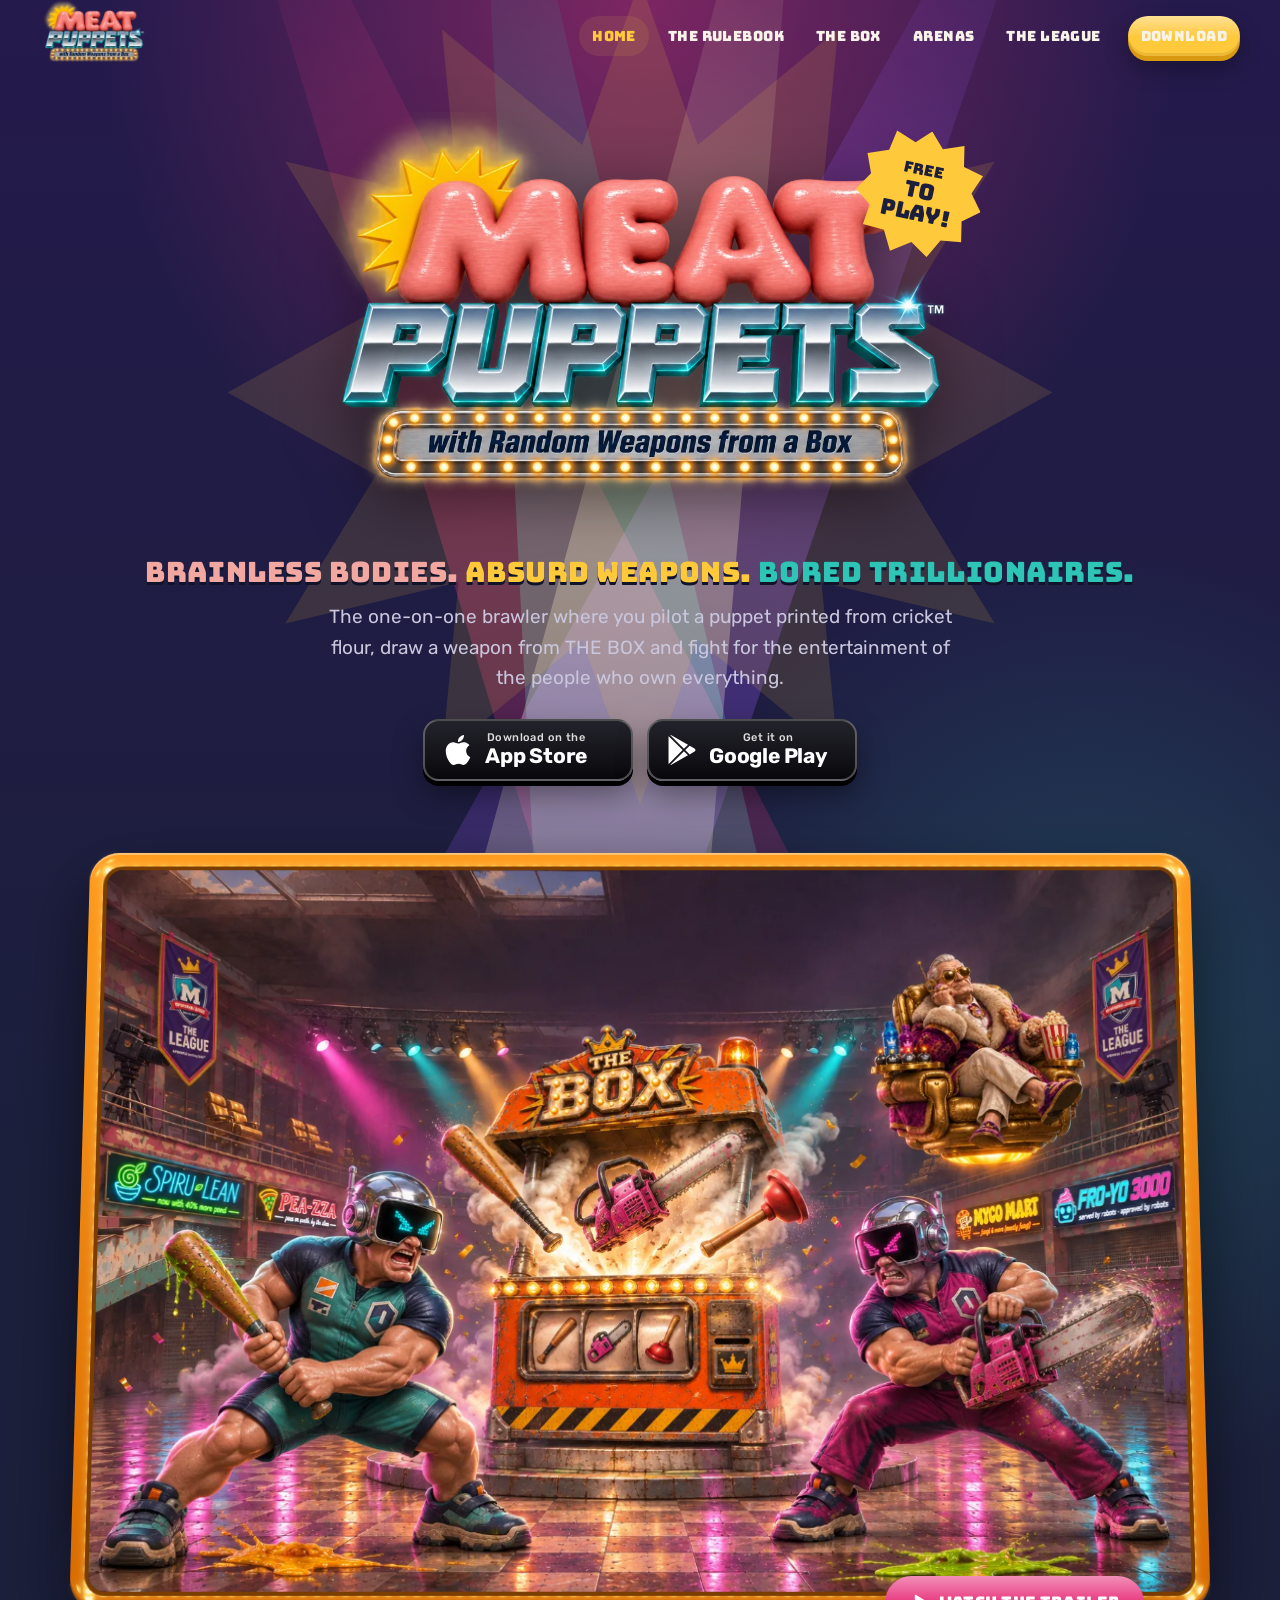
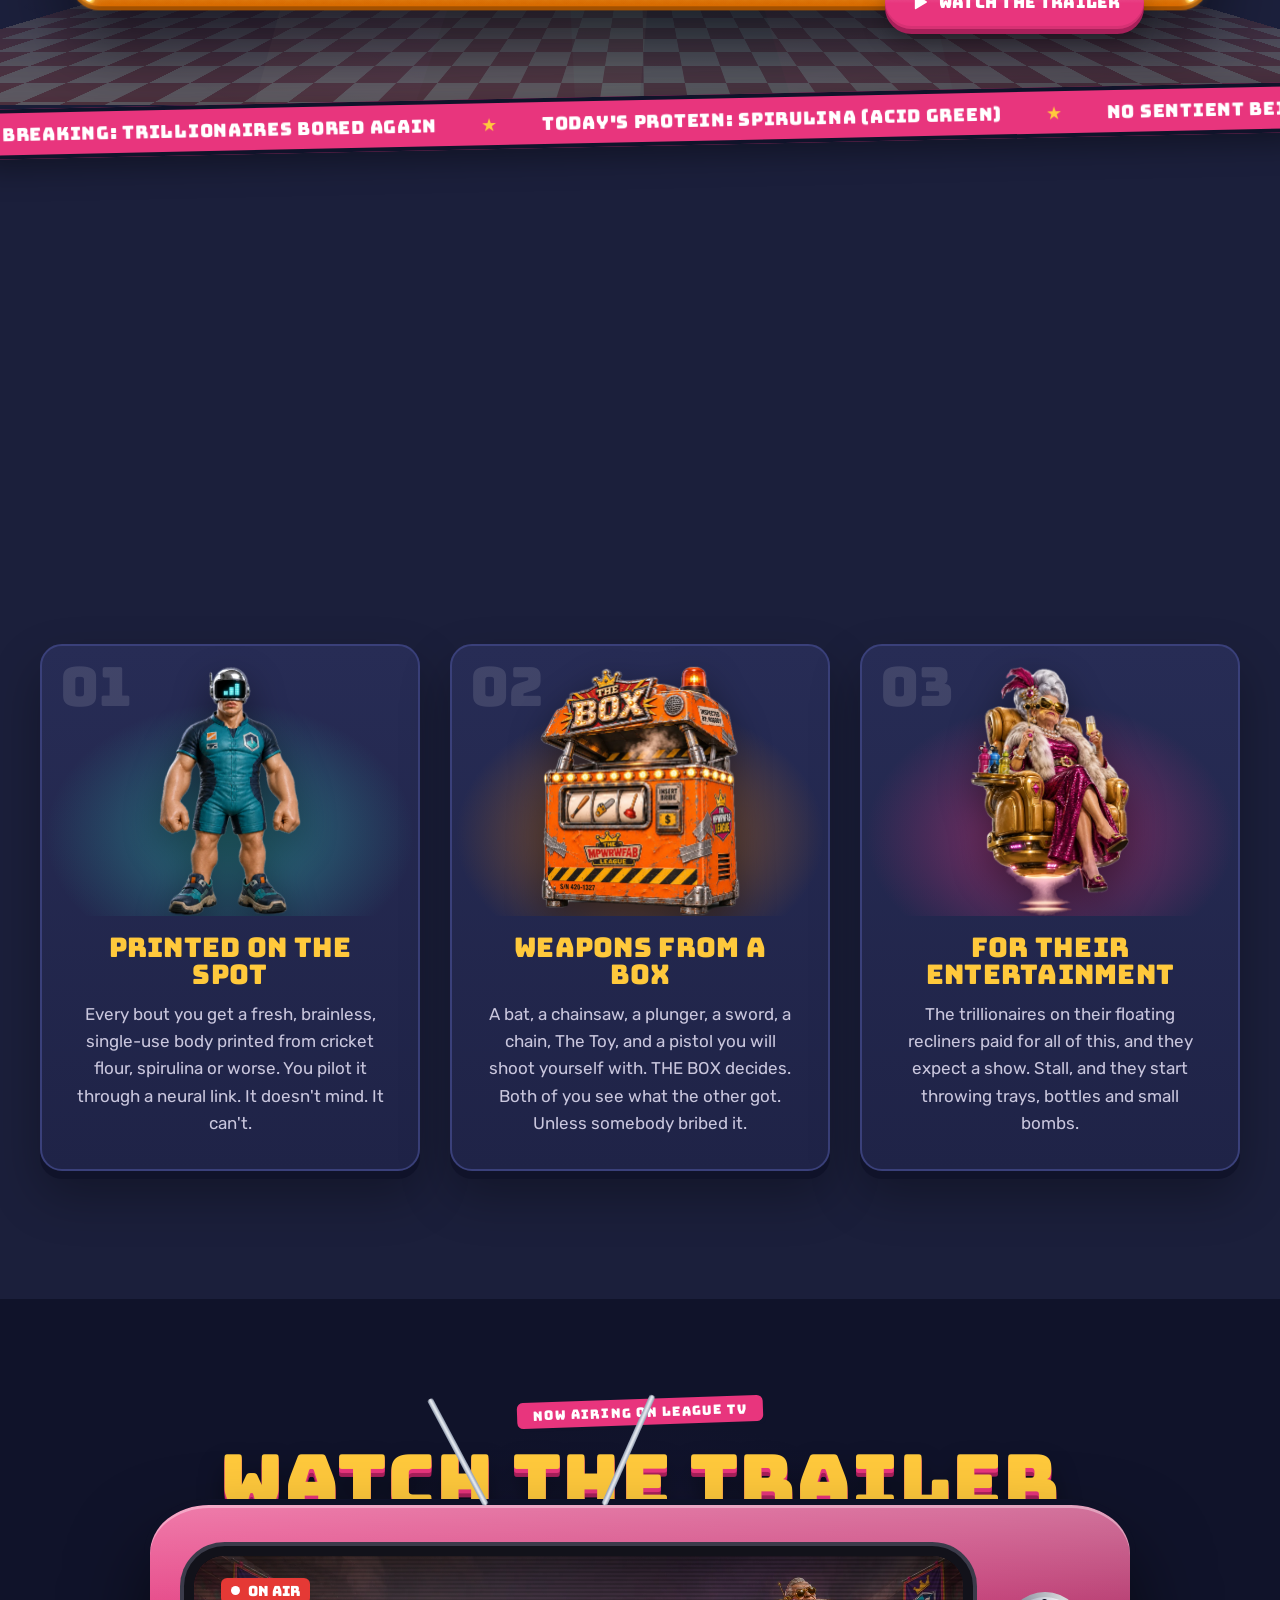
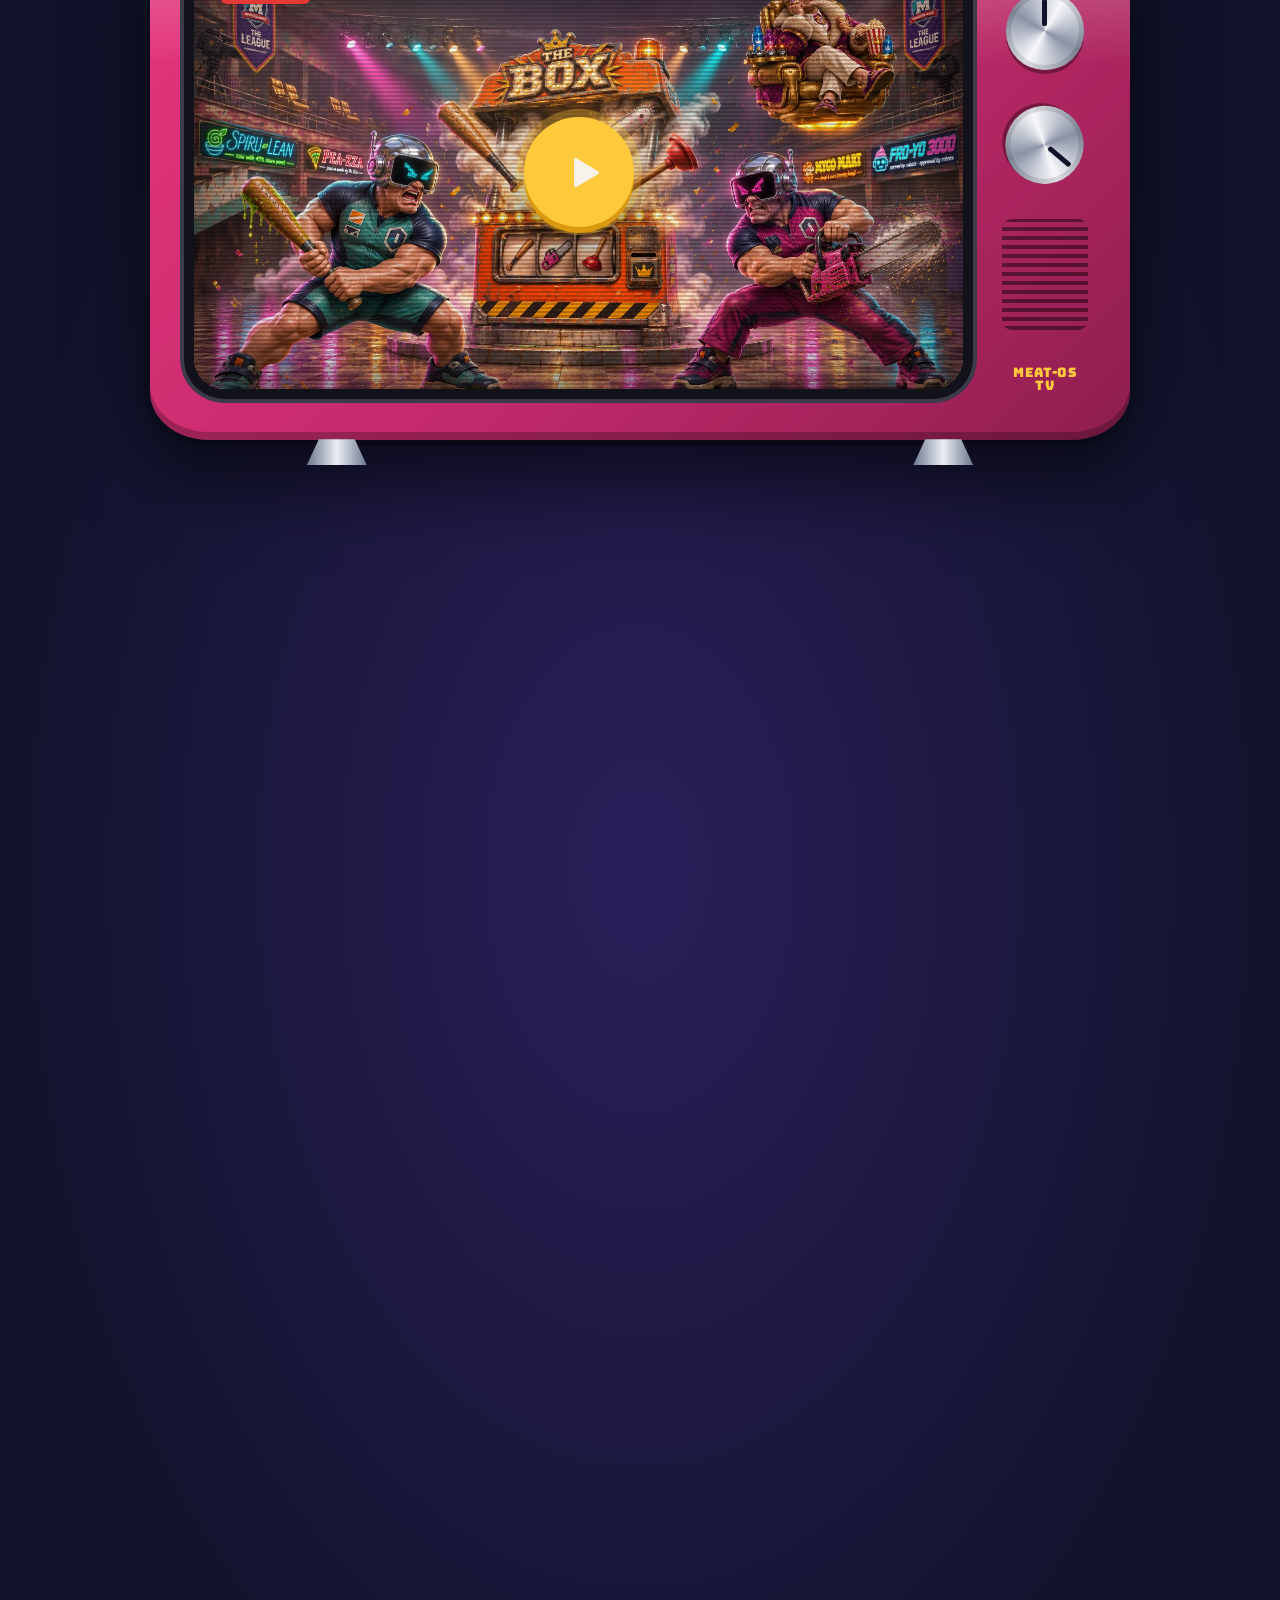
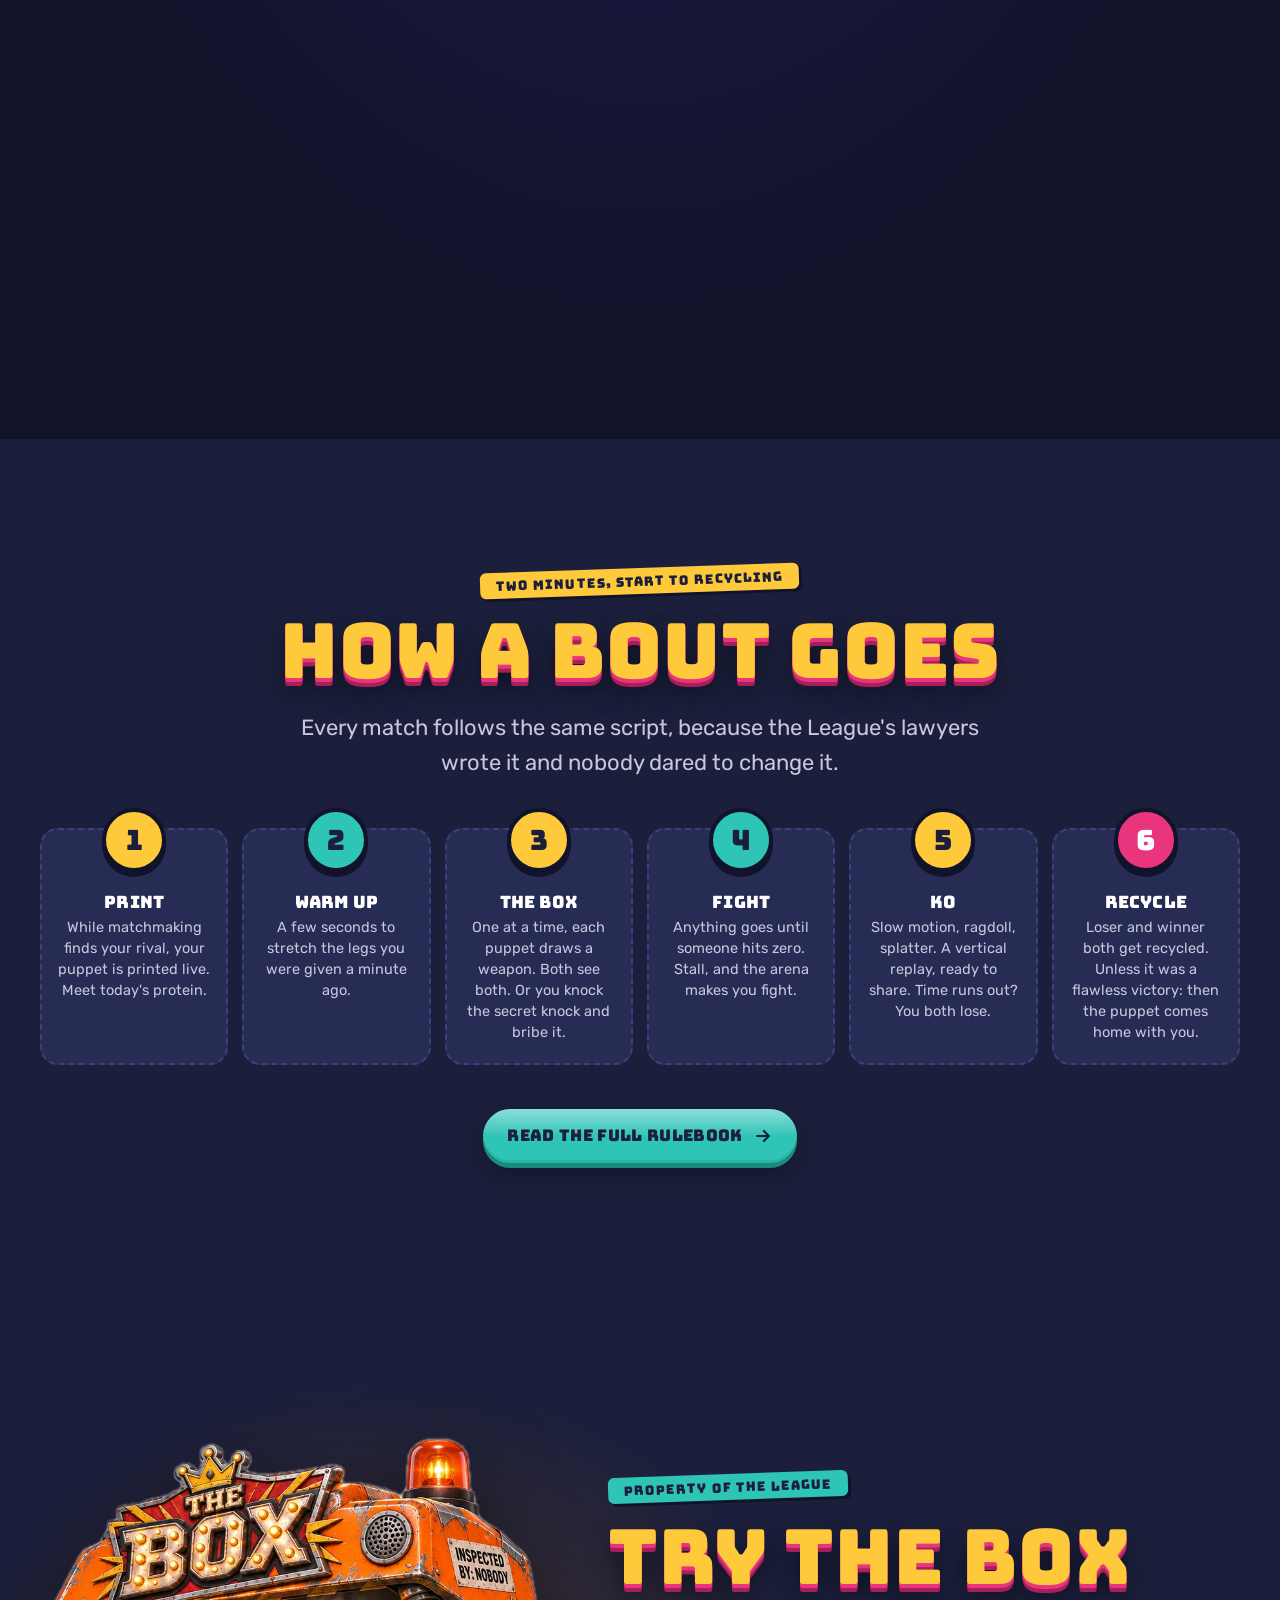
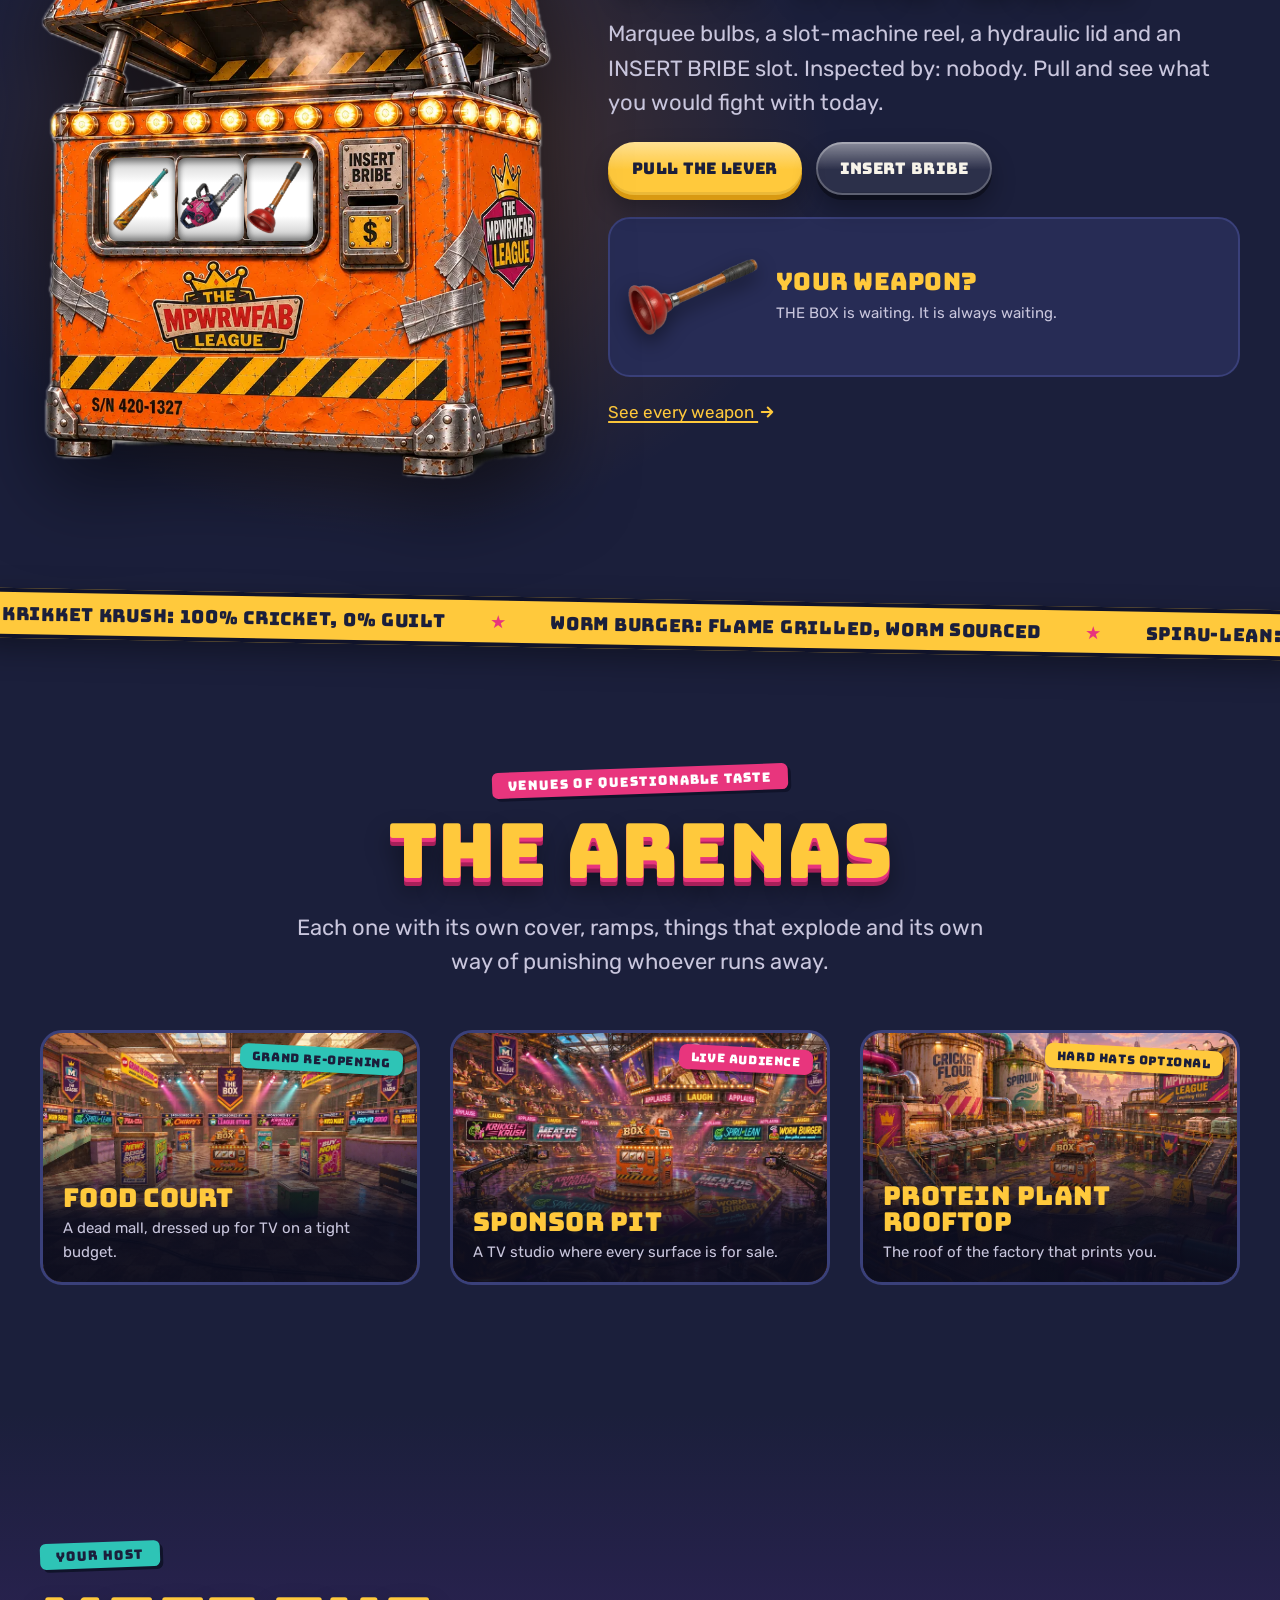
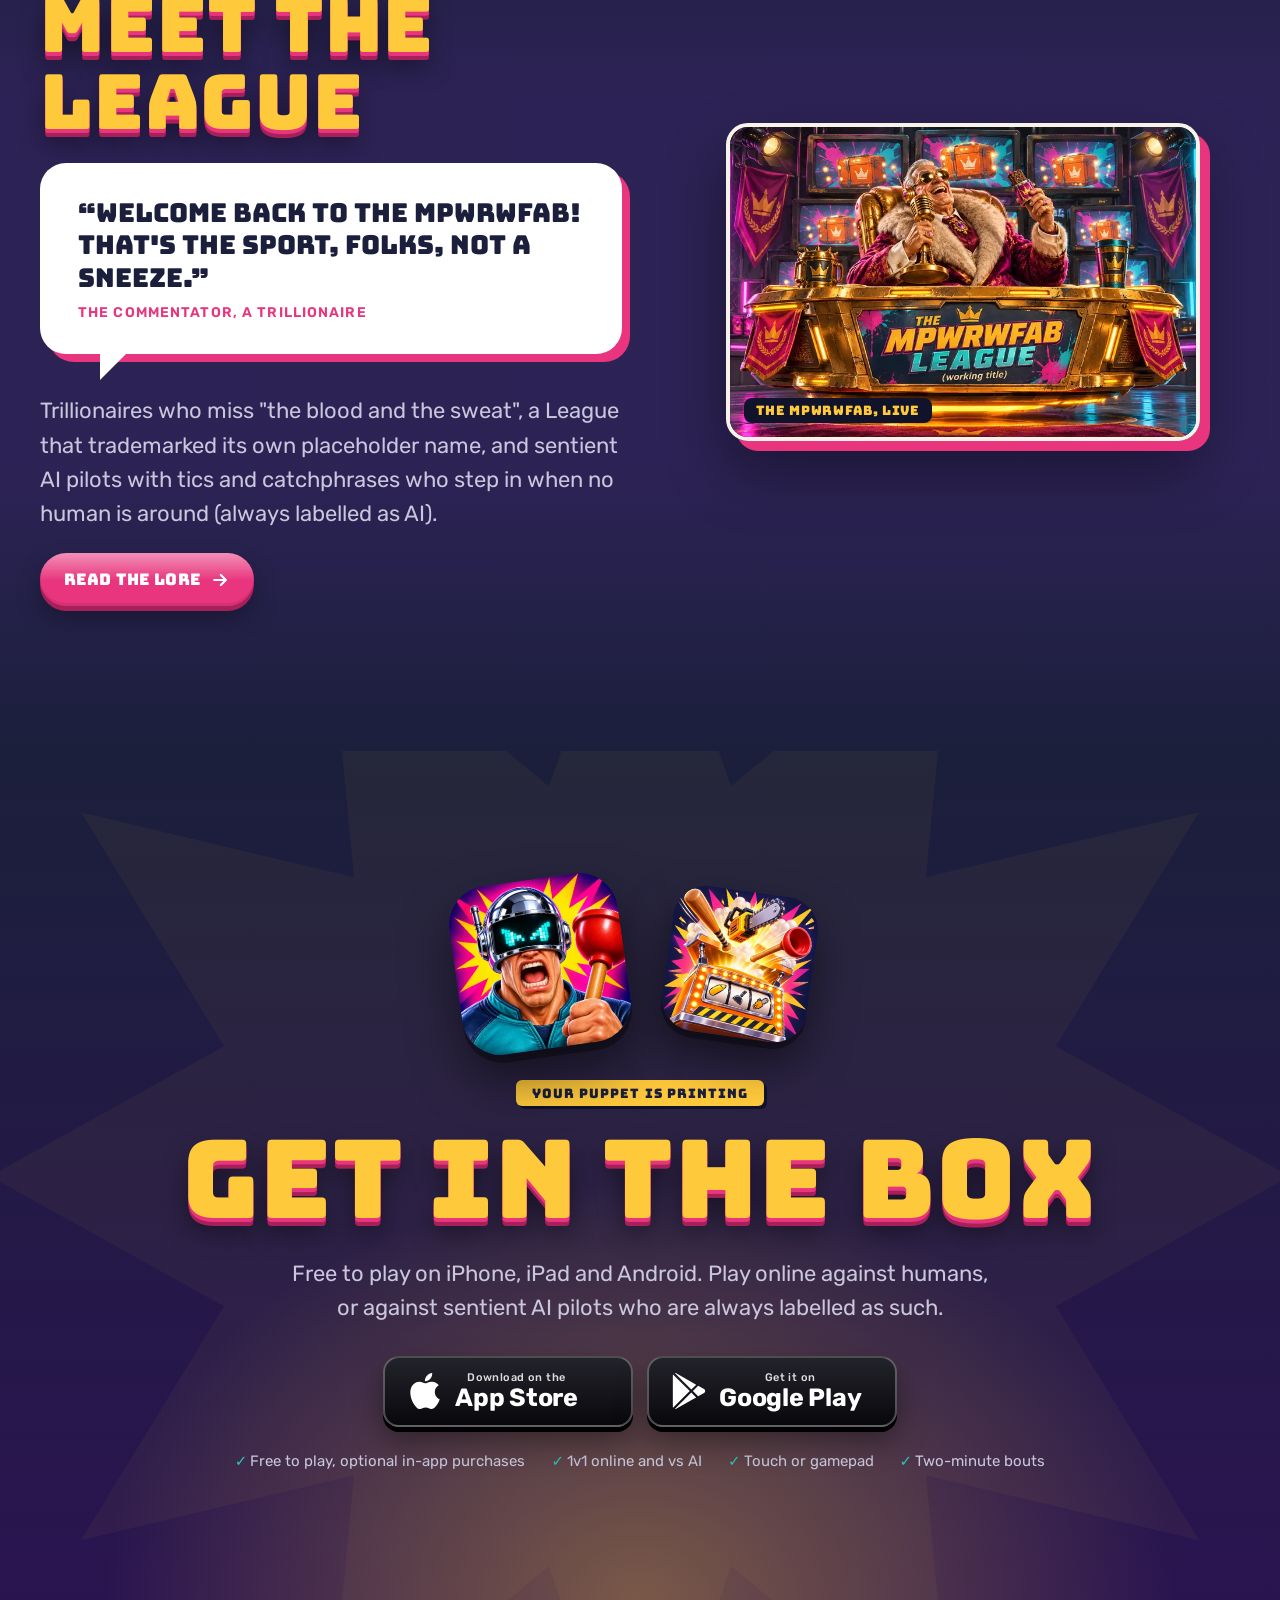
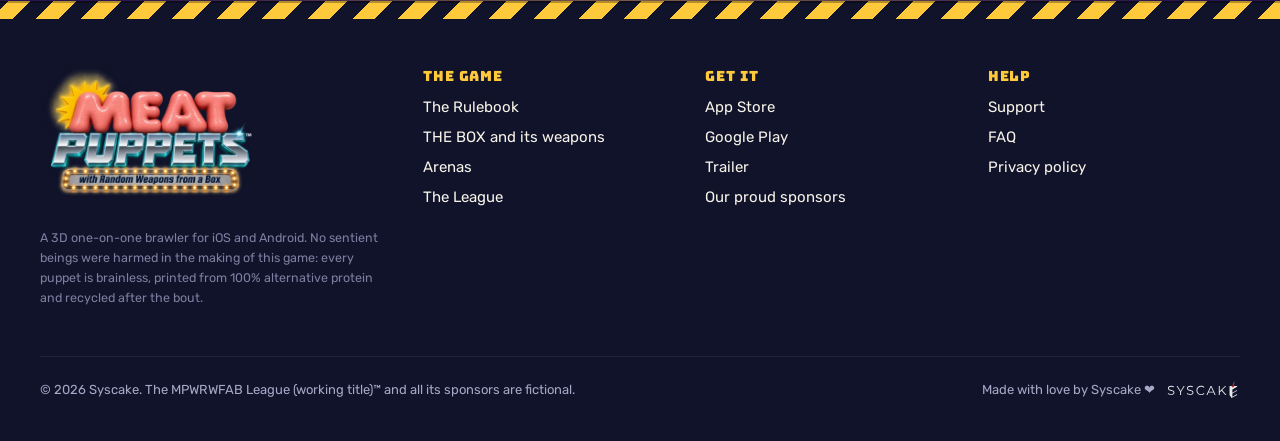
==== commit d05add34: "Publish website from meat-puppets@f14b357" ====
--- a/index.html
+++ b/index.html
@@ -284,6 +284,14 @@
             <li><a href="league.html#sponsors">Our proud sponsors</a></li>
           </ul>
         </div>
+        <div>
+          <h4>Help</h4>
+          <ul>
+            <li><a href="support.html">Support</a></li>
+            <li><a href="support.html#faq">FAQ</a></li>
+            <li><a href="privacy.html">Privacy policy</a></li>
+          </ul>
+        </div>
       </div>
       <div class="footer-bottom">
         <span>© <span data-year>2026</span> Syscake. The MPWRWFAB League (working title)™ and all its sponsors are fictional.</span>
--- a/assets/css/site.css
+++ b/assets/css/site.css
@@ -792,8 +792,9 @@
 /* ---------- Footer ----------------------------------------------------------------------------------------------- */
 .site-footer { position: relative; background: var(--navy-deep); padding: 0 0 40px; font-size: 15px; color: #a9a6c6; }
 .site-footer .hazard { margin-bottom: 50px; }
-.footer-grid { display: grid; grid-template-columns: 1.4fr 1fr 1fr; gap: 30px; }
-@media (max-width: 760px) { .footer-grid { grid-template-columns: 1fr; } }
+.footer-grid { display: grid; grid-template-columns: 1.4fr 1fr 1fr 1fr; gap: 30px; }
+@media (max-width: 980px) { .footer-grid { grid-template-columns: 1fr 1fr 1fr; } .footer-grid > :first-child { grid-column: 1 / -1; } }
+@media (max-width: 560px) { .footer-grid { grid-template-columns: 1fr 1fr; } }
 .footer-grid img.footer-logo { width: 220px; margin-bottom: 12px; }
 .footer-grid h4 { font-size: 14px; color: var(--yellow); margin-bottom: 12px; letter-spacing: 0.06em; }
 .footer-grid ul { list-style: none; margin: 0; padding: 0; display: grid; gap: 6px; }
@@ -842,3 +843,75 @@
   .tv-wrap .card-label span { display: none; }
   .tv-wrap .card-label { top: 38%; }
 }
+
+/* ---------- Help pages: privacy policy and support --------------------------------------------------------------- */
+.legal-summary { margin-top: 10px; }
+.legal-summary .card h3 { font-size: clamp(19px, 2vw, 23px); }
+.legal-wrap { display: grid; grid-template-columns: 240px minmax(0, 1fr); gap: clamp(24px, 4vw, 56px); align-items: start; max-width: 1060px; margin-inline: auto; }
+.legal-toc { position: sticky; top: calc(var(--header-h) + 20px); font-size: 14px; }
+.legal-toc h2 { font-size: 13px; color: var(--yellow); letter-spacing: 0.08em; margin-bottom: 12px; }
+.legal-toc ol { margin: 0; padding: 0; list-style: none; display: grid; gap: 4px; counter-reset: toc; }
+.legal-toc li { counter-increment: toc; }
+.legal-toc a { display: flex; gap: 10px; padding: 5px 8px; border-radius: 8px; color: var(--ink-soft); text-decoration: none; line-height: 1.3; }
+.legal-toc a::before { content: counter(toc, decimal-leading-zero); font: 400 12px/1.5 var(--display); color: var(--magenta); flex: none; }
+.legal-toc a:hover { background: rgba(255, 255, 255, 0.06); color: var(--yellow); }
+.legal {
+  position: relative; min-width: 0; padding: clamp(26px, 4.5vw, 56px); border-radius: 10px;
+  background: #f5ecd6; color: #2c2618; font-size: 17px; line-height: 1.65;
+  box-shadow: 0 30px 60px rgba(0, 0, 0, 0.45); counter-reset: clause;
+}
+.legal .tape { position: absolute; top: -14px; left: clamp(20px, 30%, 260px); }
+.legal-meta { display: flex; flex-wrap: wrap; gap: 6px 18px; margin-bottom: 26px; padding-bottom: 18px; border-bottom: 2px dashed rgba(44, 38, 24, 0.25); font-size: 14px; color: #6b604a; }
+.legal-meta b { color: #2c2618; }
+.legal section { scroll-margin-top: calc(var(--header-h) + 20px); counter-increment: clause; }
+.legal section + section { margin-top: 30px; }
+.legal h2 { display: flex; gap: 12px; align-items: baseline; font-size: clamp(19px, 2.2vw, 23px); color: #2c2618; margin-bottom: 12px; text-wrap: balance; }
+.legal h2::before { content: counter(clause, decimal-leading-zero); font-size: 0.8em; color: var(--magenta-deep); }
+.legal h3 { font: 700 17px/1.4 var(--body); text-transform: none; letter-spacing: 0; color: #2c2618; margin: 18px 0 6px; }
+.legal p, .legal li { max-width: 68ch; }
+.legal ul { margin: 0 0 1em; padding-left: 1.25em; }
+.legal li + li { margin-top: 6px; }
+.legal li::marker { color: var(--magenta-deep); }
+.legal a { color: var(--magenta-deep); }
+.legal a:hover { color: #2c2618; }
+.legal code { font-size: 0.9em; background: rgba(44, 38, 24, 0.08); padding: 1px 5px; border-radius: 4px; overflow-wrap: anywhere; }
+.legal .data-table { width: 100%; overflow-x: auto; margin: 6px 0 16px; }
+.legal table { width: 100%; min-width: 520px; border-collapse: collapse; font-size: 15px; line-height: 1.5; }
+.legal th, .legal td { text-align: left; vertical-align: top; padding: 9px 10px; border-bottom: 1px solid rgba(44, 38, 24, 0.18); }
+.legal th { font: 700 12px/1.3 var(--body); text-transform: uppercase; letter-spacing: 0.06em; color: #6b604a; border-bottom-width: 2px; }
+.legal td:first-child { font-weight: 700; width: 28%; }
+.legal .stamp { position: absolute; right: 5%; bottom: -22px; padding: 10px 16px; border: 4px solid var(--teal-deep); border-radius: 10px; color: var(--teal-deep); font: 400 16px/1 var(--display); transform: rotate(-8deg); background: rgba(245, 236, 214, 0.95); }
+@media (max-width: 900px) {
+  .legal-wrap { grid-template-columns: 1fr; }
+  .legal-toc { position: static; }
+  .legal-toc ol { grid-template-columns: repeat(auto-fill, minmax(200px, 1fr)); }
+}
+
+.desk { display: grid; grid-template-columns: minmax(0, 1.1fr) minmax(0, 1fr); gap: clamp(20px, 3vw, 36px); align-items: stretch; }
+@media (max-width: 880px) { .desk { grid-template-columns: 1fr; } }
+.desk-card { position: relative; padding: clamp(24px, 3.5vw, 40px); border-radius: var(--radius); background: var(--navy-hi); border: 3px solid var(--navy-line); box-shadow: var(--shadow-pop); min-width: 0; }
+.desk-card--mail { background: linear-gradient(160deg, #3a1d52, var(--navy-hi)); border-color: var(--magenta); }
+.desk-card h2 { font-size: clamp(22px, 2.6vw, 30px); color: var(--yellow); margin-bottom: 12px; }
+.desk-card p { color: var(--ink-soft); }
+.mail-line { display: flex; flex-wrap: wrap; align-items: center; gap: 12px; margin: 18px 0 10px; }
+.mail-address { font: 700 clamp(14px, 4vw, 22px)/1.3 var(--body); color: #fff; user-select: all; overflow-wrap: anywhere; padding: 10px 14px; border-radius: 12px; background: rgba(0, 0, 0, 0.3); border: 2px dashed rgba(255, 255, 255, 0.25); }
+.checklist { list-style: none; margin: 0; padding: 0; display: grid; gap: 10px; }
+.checklist li { position: relative; padding-left: 34px; color: var(--ink-soft); }
+.checklist li::before { content: ""; position: absolute; left: 0; top: 3px; width: 20px; height: 20px; border-radius: 6px; background: var(--teal); box-shadow: 0 3px 0 var(--teal-deep); }
+.checklist li::after { content: ""; position: absolute; left: 6px; top: 7px; width: 6px; height: 10px; border: solid var(--navy); border-width: 0 3px 3px 0; transform: rotate(45deg); }
+.checklist b { color: var(--off-white); }
+
+.faq { display: grid; gap: 12px; max-width: 900px; margin: 34px auto 0; }
+.faq-group { font: 400 14px/1 var(--display); letter-spacing: 0.1em; color: var(--magenta); margin: 22px 0 2px; }
+.faq details { border-radius: 16px; background: var(--navy-hi); border: 2px solid var(--navy-line); transition: border-color 0.2s; }
+.faq details[open] { border-color: var(--teal); }
+.faq summary { display: flex; justify-content: space-between; align-items: center; gap: 16px; padding: 18px 22px; cursor: pointer; list-style: none; font-weight: 700; font-size: 18px; line-height: 1.35; }
+.faq summary::-webkit-details-marker { display: none; }
+.faq summary::after { content: "+"; flex: none; width: 32px; height: 32px; display: grid; place-items: center; border-radius: 50%; background: var(--yellow); color: var(--navy); font: 400 22px/1 var(--display); transition: transform 0.25s var(--ease-bounce); }
+.faq details[open] summary::after { transform: rotate(45deg); }
+.faq summary:hover { color: var(--yellow); }
+.faq .answer { padding: 0 22px 20px; color: var(--ink-soft); }
+.faq .answer > :last-child { margin-bottom: 0; }
+.faq .answer ol, .faq .answer ul { margin: 0 0 1em; padding-left: 1.3em; }
+.faq .answer li + li { margin-top: 4px; }
+.faq .answer b { color: var(--off-white); }
